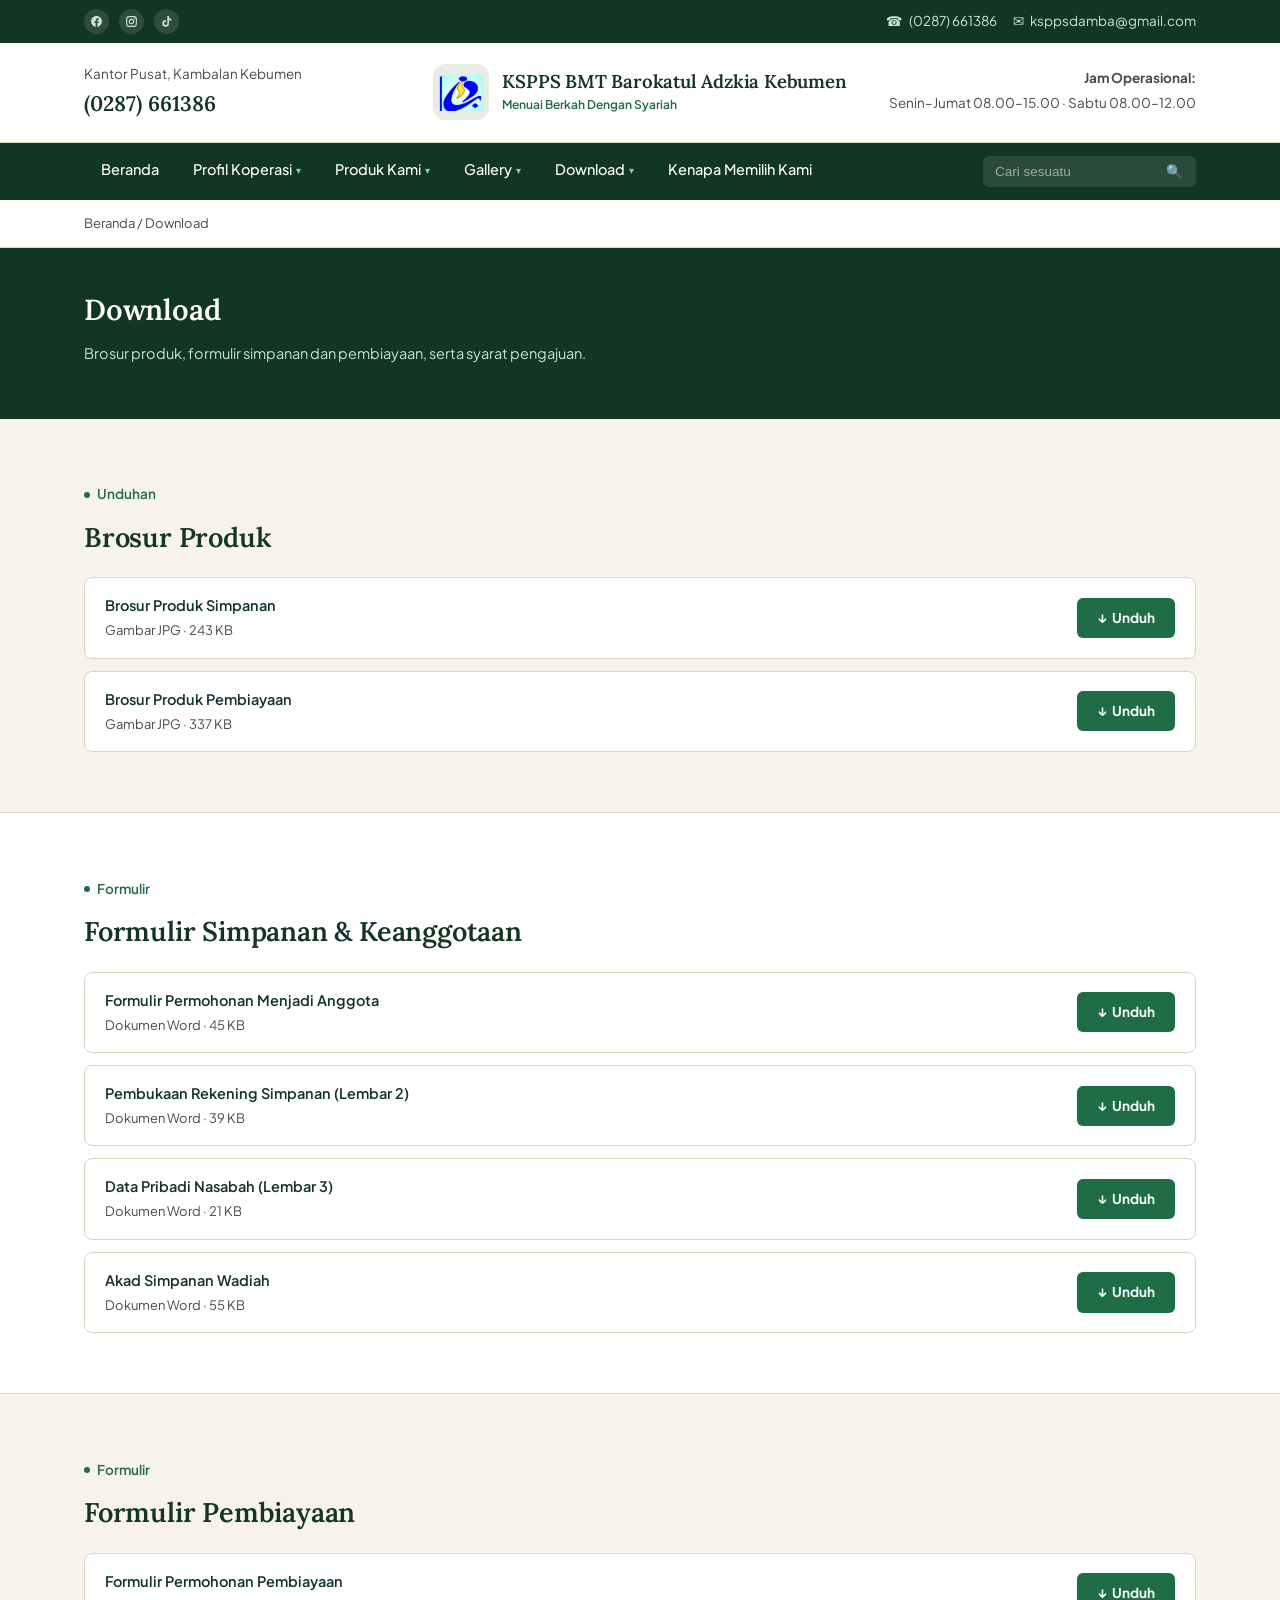
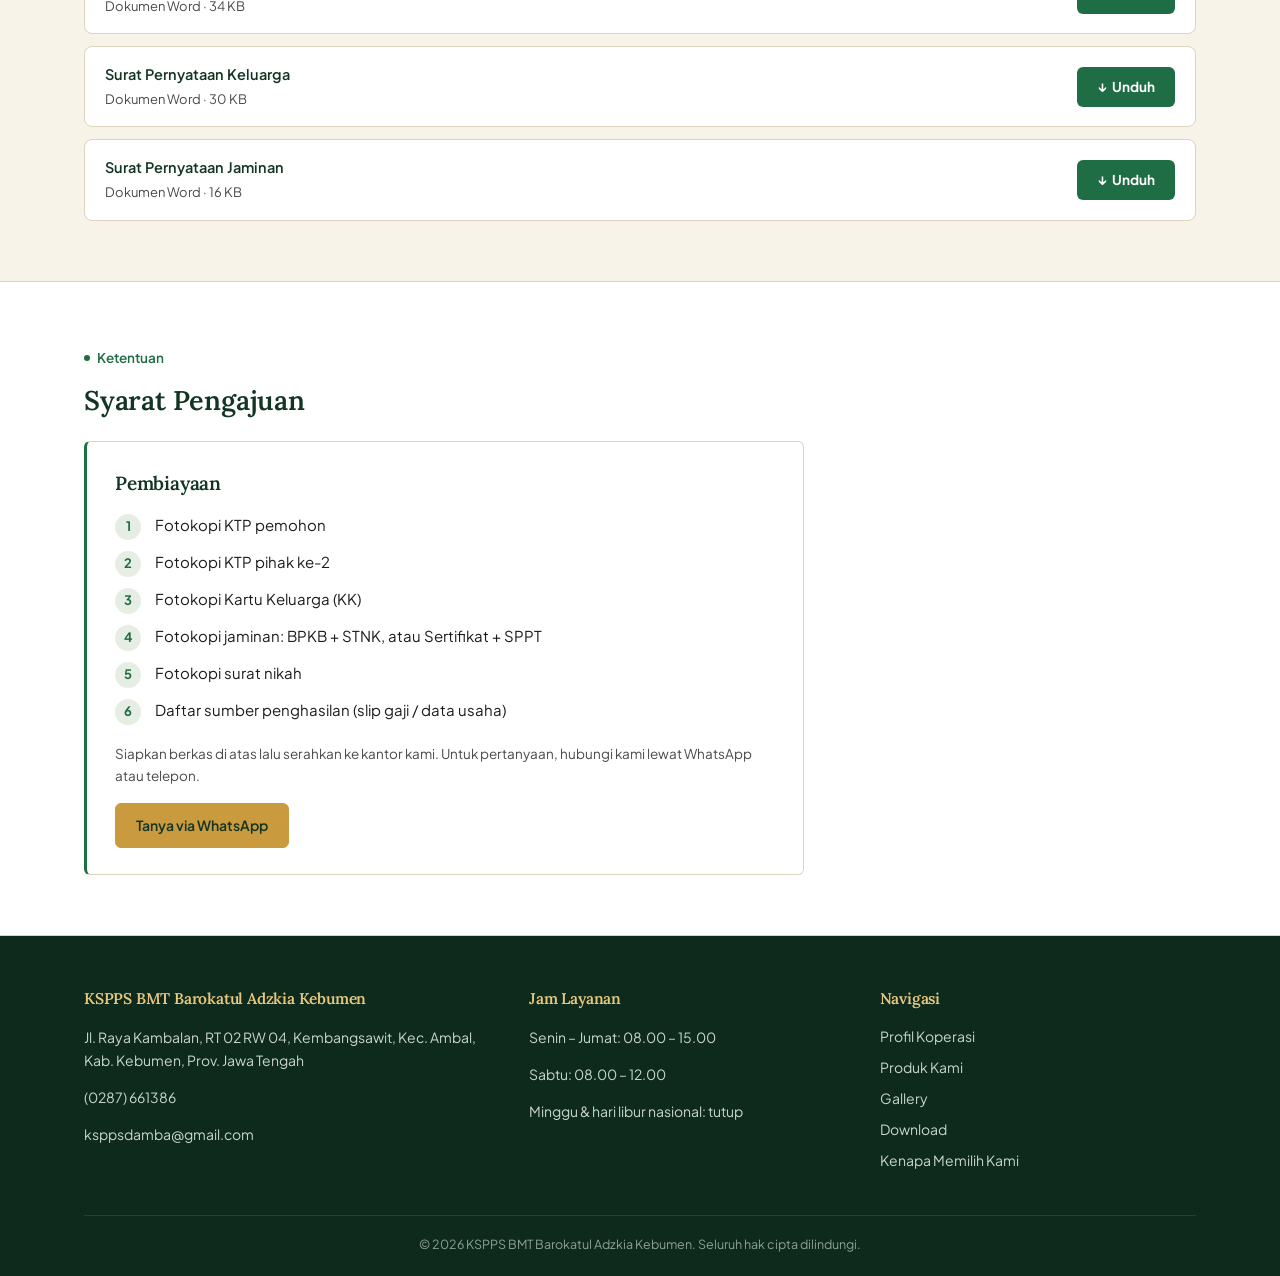
==== mobile-fix/download.html @ cbfe8898 "website bmt" ====
<!DOCTYPE html>
<html lang="id">
<head>
<meta charset="UTF-8">
<meta name="viewport" content="width=device-width, initial-scale=1.0">
<title>Download - KSPPS BMT Barokatul Adzkia</title>
<meta name="description" content="Unduh brosur, formulir, dan syarat pengajuan KSPPS BMT Barokatul Adzkia.">
<link rel="icon" type="image/png" href="assets/logo-icon.png">
<link rel="preconnect" href="https://fonts.googleapis.com">
<link rel="preconnect" href="https://fonts.gstatic.com" crossorigin>
<link href="https://fonts.googleapis.com/css2?family=Lora:ital,wght@0,500;0,600;0,700;1,500&family=Plus+Jakarta+Sans:wght@400;500;600;700&display=swap" rel="stylesheet">
<link rel="stylesheet" href="css/style.css">
</head>
<body>
<div class="page-loader" id="pageLoader"><div class="page-loader-spinner"></div></div>
<a class="skip-link" href="#main">Langsung ke konten utama</a>

<div class="topbar">
  <div class="wrap">
    <div class="topbar-left">
      <div class="social-icons">
        <a href="https://www.facebook.com/profile.php?id=61551480452807" title="Facebook" aria-label="Facebook" target="_blank" rel="noopener"><svg viewBox="0 0 24 24" width="13" height="13" fill="currentColor" aria-hidden="true"><path d="M22 12.06C22 6.53 17.52 2 12 2S2 6.53 2 12.06c0 5 3.66 9.13 8.44 9.94v-7.03H7.9v-2.91h2.54V9.85c0-2.51 1.49-3.9 3.77-3.9 1.09 0 2.23.2 2.23.2v2.46h-1.26c-1.24 0-1.63.77-1.63 1.56v1.87h2.78l-.44 2.91h-2.34V22c4.78-.81 8.44-4.94 8.44-9.94z"/></svg></a>
        <a href="https://www.instagram.com/barokatul_adzkia" title="Instagram" aria-label="Instagram" target="_blank" rel="noopener"><svg viewBox="0 0 24 24" width="13" height="13" fill="none" stroke="currentColor" stroke-width="2" aria-hidden="true"><rect x="3" y="3" width="18" height="18" rx="5"/><circle cx="12" cy="12" r="4"/><circle cx="17.3" cy="6.7" r="1.1" fill="currentColor" stroke="none"/></svg></a>
        <a href="https://www.tiktok.com/@baitul.maal.barok" title="TikTok" aria-label="TikTok" target="_blank" rel="noopener"><svg viewBox="0 0 24 24" width="13" height="13" fill="currentColor" aria-hidden="true"><path d="M16.5 2h-3v13.6a3 3 0 1 1-2.6-2.97V9.5a6.1 6.1 0 1 0 5.6 6.08V9.2a7.9 7.9 0 0 0 4.5 1.4V7.6a4.6 4.6 0 0 1-4.5-4.6z"/></svg></a>
      </div>
    </div>
    <div class="topbar-right">
      <div class="topbar-item">☎ <a href="tel:+62287661386">(0287) 661386</a></div>
      <div class="topbar-item">✉ <a href="mailto:ksppsdamba@gmail.com">ksppsdamba@gmail.com</a></div>
    </div>
  </div>
</div>

<header class="masthead">
  <div class="wrap">
    <div class="masthead-info">
      <div>Kantor Pusat, Kambalan Kebumen</div>
      <div class="phone-big">(0287) 661386</div>
    </div>
    <div class="brand">
      <div class="brand-mark"><img src="assets/logo-icon.png" alt="Logo BMT Barokatul Adzkia"></div>
      <div class="brand-text">
        <h1>KSPPS BMT Barokatul Adzkia Kebumen</h1>
        <p>Menuai Berkah Dengan Syariah</p>
      </div>
    </div>
    <div class="masthead-meta">
      <div><strong>Jam Operasional:</strong></div>
      <div>Senin–Jumat 08.00–15.00 &middot; Sabtu 08.00–12.00</div>
    </div>
  </div>
</header>

<nav class="mainnav">
  <div class="wrap">
  <div class="nav-inner">
    <button class="navbar-toggle" id="navToggle" aria-expanded="false" aria-controls="navList">☰</button>
    <ul class="nav-list" id="navList">
      <li><a href="index.html">Beranda</a></li>
      <li><a href="profil.html">Profil Koperasi <span class="chevron">▾</span></a>
        <ul class="submenu">
          <li><a href="tentang-kami.html">Tentang Kami</a></li>
          <li><a href="legalitas.html">Legalitas</a></li>
          <li><a href="visi-misi.html">Visi &amp; Misi</a></li>
          <li><a href="sejarah.html">Sejarah</a></li>
          <li><a href="kantor-cabang.html">Kantor Cabang <span class="subarrow">›</span></a>
            <ul class="submenu">
              <li><a href="kantor-cabang.html#tabel">Tabel Kantor Cabang</a></li>
              <li><a href="kantor-cabang.html#maps">Lokasi Kantor (Maps)</a></li>
            </ul>
          </li>
        </ul>
      </li>
      <li><a href="produk.html">Produk Kami <span class="chevron">▾</span></a>
        <ul class="submenu">
          <li><a href="produk.html#simpanan">Simpanan Anggota <span class="subarrow">›</span></a>
            <ul class="submenu">
              <li><a href="produk.html#si-rela">Si Rela (Simpanan Sukarela)</a></li>
              <li><a href="produk.html#si-pendi">Si Pendi (Simpanan Pendidikan)</a></li>
              <li><a href="produk.html#si-suqar">Si Suqar (Simpanan Qurban/Aqiqah)</a></li>
              <li><a href="produk.html#si-fitri">Si Fitri (Simpanan Idul Fitri)</a></li>
              <li><a href="produk.html#si-simka">Si Simka (Simpanan Mudharabah Berjangka)</a></li>
              <li><a href="produk.html#simpanan-haji">Simpanan Haji/Umroh</a></li>
            </ul>
          </li>
          <li><a href="produk.html#pembiayaan">Pembiayaan Anggota <span class="subarrow">›</span></a>
            <ul class="submenu">
              <li><a href="produk.html#modal-kerja">Pembiayaan Modal Kerja</a></li>
              <li><a href="produk.html#investasi">Pembiayaan Investasi</a></li>
              <li><a href="produk.html#konsumtif">Pembiayaan Konsumtif</a></li>
            </ul>
          </li>
          <li><a href="produk.html#keanggotaan">Keanggotaan</a></li>
        </ul>
      </li>
      <li><a href="gallery.html">Gallery <span class="chevron">▾</span></a>
        <ul class="submenu">
          <li><a href="gallery.html#foto">Foto Kegiatan</a></li>
          <li><a href="gallery.html#video">Video Dokumentasi</a></li>
        </ul>
      </li>
      <li><a href="download.html" class="current">Download <span class="chevron">▾</span></a>
        <ul class="submenu">
          <li><a href="download.html#brosur">Brosur &amp; Formulir</a></li>
          <li><a href="download.html#syarat">Syarat Pengajuan</a></li>
        </ul>
      </li>
      <li><a href="kenapa-kami.html">Kenapa Memilih Kami</a></li>
    </ul>
    <div class="nav-search">
      <input type="text" id="siteSearchInput" placeholder="Cari sesuatu">
      <button type="button" id="siteSearchBtn" aria-label="Cari">🔍</button>
    </div>
  </div>
  </div>
</nav>

<main id="main">

<div class="crumb"><div class="wrap"><a href="index.html">Beranda</a> / Download</div></div>
<div class="page-head">
  <div class="wrap">
    <h1>Download</h1>
    <p>Brosur produk, formulir simpanan dan pembiayaan, serta syarat pengajuan.</p>
  </div>
</div>
  <section id="brosur">
    <div class="wrap">
      <div class="section-head" style="margin-bottom:18px"><div class="kicker">Unduhan</div><h2>Brosur Produk</h2></div>
      <div class="dl-list">
        <div class="dl-item"><div><div class="dl-name">Brosur Produk Simpanan</div><div class="dl-desc">Gambar JPG &middot; 243 KB</div></div><a class="dl-btn" href="assets/download/brosur-simpanan.jpg" download>Unduh</a></div>
        <div class="dl-item"><div><div class="dl-name">Brosur Produk Pembiayaan</div><div class="dl-desc">Gambar JPG &middot; 337 KB</div></div><a class="dl-btn" href="assets/download/brosur-pembiayaan.jpg" download>Unduh</a></div>
      </div>
    </div>
  </section>
  <section class="alt-bg" id="form-simpanan">
    <div class="wrap">
      <div class="section-head" style="margin-bottom:18px"><div class="kicker">Formulir</div><h2>Formulir Simpanan &amp; Keanggotaan</h2></div>
      <div class="dl-list">
        <div class="dl-item"><div><div class="dl-name">Formulir Permohonan Menjadi Anggota</div><div class="dl-desc">Dokumen Word &middot; 45 KB</div></div><a class="dl-btn" href="assets/download/formulir-permohonan-simpanan.docx" download>Unduh</a></div>
        <div class="dl-item"><div><div class="dl-name">Pembukaan Rekening Simpanan (Lembar 2)</div><div class="dl-desc">Dokumen Word &middot; 39 KB</div></div><a class="dl-btn" href="assets/download/pembukaan-simpanan-lembar-2.docx" download>Unduh</a></div>
        <div class="dl-item"><div><div class="dl-name">Data Pribadi Nasabah (Lembar 3)</div><div class="dl-desc">Dokumen Word &middot; 21 KB</div></div><a class="dl-btn" href="assets/download/pembukaan-simpanan-lembar-3.docx" download>Unduh</a></div>
        <div class="dl-item"><div><div class="dl-name">Akad Simpanan Wadiah</div><div class="dl-desc">Dokumen Word &middot; 55 KB</div></div><a class="dl-btn" href="assets/download/akad-simpanan-wadiah.docx" download>Unduh</a></div>
      </div>
    </div>
  </section>
  <section id="form-pembiayaan">
    <div class="wrap">
      <div class="section-head" style="margin-bottom:18px"><div class="kicker">Formulir</div><h2>Formulir Pembiayaan</h2></div>
      <div class="dl-list">
        <div class="dl-item"><div><div class="dl-name">Formulir Permohonan Pembiayaan</div><div class="dl-desc">Dokumen Word &middot; 34 KB</div></div><a class="dl-btn" href="assets/download/formulir-pembiayaan.doc" download>Unduh</a></div>
        <div class="dl-item"><div><div class="dl-name">Surat Pernyataan Keluarga</div><div class="dl-desc">Dokumen Word &middot; 30 KB</div></div><a class="dl-btn" href="assets/download/surat-pernyataan-keluarga.doc" download>Unduh</a></div>
        <div class="dl-item"><div><div class="dl-name">Surat Pernyataan Jaminan</div><div class="dl-desc">Dokumen Word &middot; 16 KB</div></div><a class="dl-btn" href="assets/download/pernyataan-jaminan.docx" download>Unduh</a></div>
      </div>
    </div>
  </section>
  <section class="alt-bg" id="syarat">
    <div class="wrap">
      <div class="section-head" style="margin-bottom:18px"><div class="kicker">Ketentuan</div><h2>Syarat Pengajuan</h2></div>
      <div class="syarat-card">
        <h3>Pembiayaan</h3>
        <ol class="syarat-list">
          <li>Fotokopi KTP pemohon</li>
          <li>Fotokopi KTP pihak ke-2</li>
          <li>Fotokopi Kartu Keluarga (KK)</li>
          <li>Fotokopi jaminan: BPKB + STNK, atau Sertifikat + SPPT</li>
          <li>Fotokopi surat nikah</li>
          <li>Daftar sumber penghasilan (slip gaji / data usaha)</li>
        </ol>
        <p class="syarat-note">Siapkan berkas di atas lalu serahkan ke kantor kami. Untuk pertanyaan, hubungi kami lewat WhatsApp atau telepon.</p>
        <a class="cc-btn solid" href="https://wa.me/6285878755748" target="_blank" rel="noopener">Tanya via WhatsApp</a>
      </div>
    </div>
  </section>

</main>
<footer>
  <div class="wrap">
    <div class="footer-grid">
      <div>
        <h4>KSPPS BMT Barokatul Adzkia Kebumen</h4>
        <p>Jl. Raya Kambalan, RT 02 RW 04, Kembangsawit, Kec. Ambal, Kab. Kebumen, Prov. Jawa Tengah</p>
        <p><a href="tel:+62287661386">(0287) 661386</a></p>
        <p><a href="mailto:ksppsdamba@gmail.com">ksppsdamba@gmail.com</a></p>
      </div>
      <div>
        <h4>Jam Layanan</h4>
        <p>Senin – Jumat: 08.00 – 15.00</p>
        <p>Sabtu: 08.00 – 12.00</p>
        <p>Minggu &amp; hari libur nasional: tutup</p>
      </div>
      <div>
        <h4>Navigasi</h4>
        <a href="profil.html">Profil Koperasi</a>
        <a href="produk.html">Produk Kami</a>
        <a href="gallery.html">Gallery</a>
        <a href="download.html">Download</a>
        <a href="kenapa-kami.html">Kenapa Memilih Kami</a>
      </div>
    </div>
    <div class="footer-bottom">
      © <span id="year"></span> KSPPS BMT Barokatul Adzkia Kebumen. Seluruh hak cipta dilindungi.
    </div>
  </div>
</footer>

<script src="js/site.js"></script>
</body>
</html>
---- mobile-fix/css/style.css ----
/* ==========================================================================
   KSPPS BMT Barokatul Adzkia — sistem desain
   Warna diturunkan dari identitas logo asli: biru navy, merah bata, emas nyala.
   ========================================================================== */

:root{
  --navy:#123524;
  --blue:#1F6D45;
  --blue-soft:#E6EEE4;
  --red:#1F6D45;
  --red-soft:#E6EEE4;
  --gold:#C99A3E;
  --gold-soft:#FFF7E6;
  --paper:#F7F3E8;
  --card:#FFFFFF;
  --ink:#1C1C1C;
  --ink-soft:#4A4A4A;
  --line:#DCD4BF;
}
/* Catatan: mode gelap otomatis sengaja dimatikan. Nama BMT dan menu
   perlu selalu tampil di atas latar terang agar tetap terbaca,
   apa pun pengaturan gelap/terang di perangkat pengunjung. */

*{box-sizing:border-box}
html{scroll-behavior:smooth}
@media (prefers-reduced-motion: reduce){
  html{scroll-behavior:auto}
  *{animation:none!important;transition:none!important}
}
body{
  margin:0;background:var(--paper);color:var(--ink);
  font-family:'Plus Jakarta Sans',system-ui,sans-serif;line-height:1.65;
  -webkit-font-smoothing:antialiased;
}
h1,h2,h3,h4{font-family:'Lora',Georgia,serif;margin:0;color:var(--navy);font-weight:600;letter-spacing:-.2px}
a{color:inherit;text-decoration:none}
img{max-width:100%;display:block}
.wrap{max-width:1160px;margin:0 auto;padding:0 24px}
:focus-visible{outline:2.5px solid var(--gold);outline-offset:2px;border-radius:3px}

.skip-link{position:absolute;left:-9999px;top:0;background:var(--gold);color:var(--navy);padding:10px 16px;z-index:200;font-weight:700}
.skip-link:focus{left:16px;top:16px}

/* ---------- Page loader ---------- */
.page-loader{
  position:fixed;inset:0;z-index:999;background:var(--paper);
  display:flex;align-items:center;justify-content:center;
  transition:opacity .35s ease, visibility .35s ease;
}
.page-loader.is-hidden{opacity:0;visibility:hidden;pointer-events:none}
.page-loader-spinner{
  width:44px;height:44px;border-radius:50%;
  border:4px solid var(--blue-soft);border-top-color:var(--blue);
  animation:page-loader-spin .8s linear infinite;
}
@keyframes page-loader-spin{to{transform:rotate(360deg)}}
@media (prefers-reduced-motion: reduce){
  .page-loader-spinner{animation:none}
}

/* ---------- Topbar ---------- */
.topbar{background:var(--navy);color:#CFE3D8;font-size:13.5px}
.topbar .wrap{display:flex;justify-content:space-between;align-items:center;padding:9px 24px;flex-wrap:wrap;gap:10px}
.topbar a:hover,.topbar a:focus-visible{color:#fff}
.topbar-left,.topbar-right{display:flex;align-items:center;gap:16px;flex-wrap:wrap}
.social-icons{display:flex;gap:10px}
.social-icons a{width:25px;height:25px;border-radius:50%;background:rgba(255,255,255,.12);display:flex;align-items:center;justify-content:center}
.social-icons a:hover,.social-icons a:focus-visible{background:var(--gold);color:var(--navy)}
.topbar-item{display:flex;align-items:center;gap:6px}
.login-link{border-left:1px solid rgba(255,255,255,.25);padding-left:16px;font-weight:600;color:#E7C77E}

/* ---------- Masthead ---------- */
header.masthead{background:var(--card);border-bottom:1px solid var(--line)}
.masthead .wrap{display:grid;grid-template-columns:1fr auto 1fr;align-items:center;padding:20px 24px;gap:18px}
.masthead-info{font-size:13.5px;color:var(--ink-soft)}
.masthead-info .phone-big{font-family:'Lora',serif;font-size:21px;color:var(--navy);font-weight:600;margin-top:2px}
.brand{display:flex;align-items:center;gap:13px;justify-content:center}
.brand-mark{width:56px;height:56px;border-radius:12px;background:var(--blue-soft);display:flex;align-items:center;justify-content:center;flex-shrink:0;overflow:hidden;padding:6px}
.brand-mark img{width:100%;height:100%;object-fit:contain}
.brand-text h1{font-size:18.5px;line-height:1.25;white-space:nowrap}
.brand-text p{margin:2px 0 0;font-size:12px;color:var(--red);font-weight:600}
.masthead-meta{text-align:right;font-size:13.5px;color:var(--ink-soft)}
.masthead-meta div{margin-bottom:3px}
@media (max-width:860px){
  .masthead .wrap{grid-template-columns:1fr;text-align:center}
  .masthead-meta{text-align:center}
}

/* ---------- Nav ---------- */
nav.mainnav{background:var(--navy)}
.nav-inner{display:flex;align-items:center;justify-content:space-between}
.nav-list{list-style:none;display:flex;margin:0;padding:0;flex-wrap:wrap}
.nav-list>li{position:relative}
.nav-list>li>a{display:flex;align-items:center;gap:4px;padding:15px 17px;color:#fff;font-weight:500;font-size:14.5px;border-bottom:3px solid transparent}
.nav-list>li>a:hover,.nav-list>li>a:focus-visible{border-bottom-color:var(--gold)}
.chevron{font-size:10px;color:#9AC6AC}
.submenu{list-style:none;margin:0;padding:8px 0;position:absolute;top:100%;left:0;background:var(--card);min-width:230px;box-shadow:0 14px 28px rgba(0,0,0,.18);display:none;z-index:50;border-top:2px solid var(--gold)}
.nav-list>li:hover>.submenu,.nav-list>li:focus-within>.submenu{display:block}
.submenu li a{display:flex;align-items:center;justify-content:space-between;gap:10px;padding:9px 18px;color:var(--ink);font-size:13.5px}
.submenu li a:hover,.submenu li a:focus-visible{background:var(--blue-soft);color:var(--blue)}
.submenu li{position:relative}
.submenu .submenu{top:-10px;left:100%;margin-left:2px;border-top:none;border-left:2px solid var(--gold)}
.submenu li:hover>.submenu,.submenu li:focus-within>.submenu{display:block}
.subarrow{font-size:11px;color:#9AA79E;flex-shrink:0}
.navbar-toggle{display:none;background:none;border:none;color:#fff;font-size:24px;padding:13px 22px;cursor:pointer}
.nav-search{display:flex;align-items:center;background:rgba(255,255,255,.1);border-radius:6px;overflow:hidden;margin:9px 0}
.nav-search input{background:transparent;border:none;color:#fff;padding:8px 12px;font-size:13.5px;width:170px;outline:none}
.nav-search input::placeholder{color:rgba(255,255,255,.55)}
.nav-search button{background:none;border:none;color:#E7C77E;padding:0 13px;cursor:pointer}

@media (max-width:860px){
  .navbar-toggle{display:block}
  .nav-inner{flex-direction:column;align-items:stretch}
  .nav-list{display:none;flex-direction:column;width:100%}
  .nav-list.open{display:flex}
  .nav-list>li>a{border-bottom:1px solid rgba(255,255,255,.1)}
  .submenu{position:static;box-shadow:none;display:none;width:100%;border-top:none;border-left:2px solid var(--gold)}
  .nav-list>li.open>.submenu{display:block}
  .submenu .submenu{margin-left:0;padding-left:14px}
  .submenu li.open>.submenu{display:block}
  .submenu li a{background:rgba(255,255,255,.03)}
  .nav-search{margin:0 0 10px;width:100%;order:-1}
  .nav-search input{width:100%}
}

/* ---------- Breadcrumb ---------- */
.crumb{background:var(--card);border-bottom:1px solid var(--line);padding:13px 0;font-size:13px;color:var(--ink-soft)}
.crumb a:hover{color:var(--blue)}

/* ---------- Hero (beranda) ---------- */
.hero{position:relative;background:var(--navy) url("../assets/hero-bg.jpg") center/cover no-repeat;color:#fff;overflow:hidden}
.hero::before{
  content:"";position:absolute;inset:0;pointer-events:none;
  background:linear-gradient(100deg, rgba(18,53,36,.88) 0%, rgba(18,53,36,.72) 32%, rgba(18,53,36,.4) 60%, rgba(18,53,36,.5) 100%);
}
.hero .wrap{position:relative;z-index:1;padding:52px 24px;display:block}
.hero .wrap > div{max-width:640px}
.hero-eyebrow{display:inline-flex;align-items:center;gap:8px;font-size:13px;color:#E7C77E;font-weight:600;margin-bottom:14px}
.hero-eyebrow::before{content:"";width:7px;height:7px;border-radius:50%;background:var(--gold)}
.hero h2{color:#fff;font-size:clamp(25px,3.6vw,38px);line-height:1.28;margin-bottom:14px}
.hero p.lead{color:#CFE3D8;font-size:16px;max-width:48ch;margin-bottom:22px}
.hero .warn{color:#F3D9A0;font-size:13.5px;margin-bottom:0}
.hero-photo{position:relative;align-self:start;margin-top:34px}
.hero-photo img{width:100%;border-radius:14px}
.hero-slider{position:relative;height:170px;overflow:hidden;margin-top:26px;border-top:1px solid rgba(255,255,255,.14);padding-top:20px}
.hero-slide{position:absolute;inset:20px 0 0;opacity:0;transition:opacity .6s ease}
.hero-slide.active{opacity:1}
.hero-slide h3{color:var(--gold);font-family:'Lora',serif;font-size:18px;margin-bottom:6px;font-weight:600}
.hero-slide p{margin:0;color:#CFE3D8;font-size:14.5px;max-width:480px}

/* ---------- Pengurus band (Tentang Kami) ---------- */
.pengurus-band{position:relative;background:var(--navy);color:#fff;overflow:hidden;padding:52px 0}
.pengurus-band::before{
  content:"";position:absolute;inset:0;opacity:.14;pointer-events:none;
  background-image:url("data:image/svg+xml;utf8,<svg xmlns='http://www.w3.org/2000/svg' width='84' height='84'><path d='M42 4 L58 24 L80 30 L64 46 L70 68 L42 56 L14 68 L20 46 L4 30 L26 24 Z' fill='none' stroke='%23E7C77E' stroke-width='1'/></svg>");
  background-size:84px 84px;
}
.pengurus-band .wrap{position:relative;z-index:1}
.pengurus-band .section-head h2,.pengurus-band .section-head h3{color:#fff}
.pengurus-band .section-head p{color:#CFE3D8}
.pengurus-band .section-head .kicker{color:#E7C77E}
.pengurus-band .section-head .kicker::before{background:#E7C77E}
.pengurus-band img{width:100%;border-radius:14px;display:block;margin-top:24px}

/* ---------- Kartu penghargaan ---------- */
.award-grid{display:grid;grid-template-columns:repeat(3,1fr);gap:22px}
.award-card{display:block;background:var(--card);border:1px solid var(--line);border-radius:10px;overflow:hidden;transition:box-shadow .2s ease,transform .2s ease}
.award-card:hover,.award-card:focus-visible{box-shadow:0 10px 26px rgba(0,0,0,.12);transform:translateY(-2px)}
.award-card img{width:100%;aspect-ratio:4/3;object-fit:contain;background:var(--paper);border-bottom:1px solid var(--line)}
.award-body{padding:18px 20px 22px}
.award-year{display:inline-block;font-size:12.5px;font-weight:700;color:var(--red);margin-bottom:6px}
.award-body h3{font-size:16.5px;margin-bottom:7px;line-height:1.35}
.award-body p{font-size:14px;color:var(--ink-soft);margin:0}
@media (max-width:900px){.award-grid{grid-template-columns:1fr 1fr}}
@media (max-width:560px){.award-grid{grid-template-columns:1fr}}

/* ---------- Tokoh pendiri ---------- */
.founder-section{background:linear-gradient(135deg,#FBF8EF 0%,var(--blue-soft) 100%);border-top:1px solid var(--line);border-bottom:1px solid var(--line)}
.founder{display:grid;grid-template-columns:minmax(260px,340px) 1fr;gap:52px;align-items:center}
.founder-photo{width:100%;height:auto;aspect-ratio:5/6;object-fit:cover;object-position:50% 0;border-radius:16px;border:1px solid var(--line);background:#fff;box-shadow:0 14px 34px rgba(18,53,36,.14)}
.founder-badge{display:inline-block;background:var(--blue);color:#fff;font-size:14.5px;font-weight:600;padding:8px 24px;border-radius:12px;margin-bottom:16px}
.founder-name{font-size:clamp(28px,4.2vw,42px);line-height:1.18;color:var(--blue);margin-bottom:16px}
.founder-rule{display:flex;align-items:center;gap:10px;max-width:520px;margin-bottom:18px}
.founder-rule::before,.founder-rule::after{content:"";flex:1;height:1px;background:var(--gold)}
.founder-rule i{display:block;width:9px;height:9px;background:var(--gold);transform:rotate(45deg)}
.founder-desc{font-size:16px;color:var(--ink);max-width:56ch;margin:0 0 10px}
.founder-meta{font-size:13.5px;font-weight:600;color:var(--ink-soft);margin:0 0 20px}
.founder-quote{display:flex;gap:14px;align-items:flex-start;max-width:520px;margin:0;padding:16px 22px;background:var(--gold-soft);border:1px solid color-mix(in srgb,var(--gold) 45%,transparent);border-radius:14px}
.founder-quote .qm{font-family:'Lora',Georgia,serif;font-size:46px;line-height:.85;font-weight:700;color:var(--blue)}
.founder-quote p{margin:0;font-family:'Lora',Georgia,serif;font-style:italic;font-size:17px;line-height:1.5;color:var(--navy)}
@media (max-width:760px){
  .founder{grid-template-columns:1fr;gap:26px}
  .founder-photo{max-width:340px;margin:0 auto}
  .founder-text{text-align:left}
}

/* ---------- Trust strip ---------- */
.trust{background:var(--card);border-bottom:1px solid var(--line)}
.trust .wrap{display:flex;flex-wrap:wrap;gap:0;padding:0}
.trust-item{flex:1;min-width:200px;padding:20px 24px;border-right:1px solid var(--line)}
.trust-item:last-child{border-right:none}
.trust-item b{display:block;font-family:'Lora',serif;font-size:15.5px;color:var(--navy);margin-bottom:2px}
.trust-item span{font-size:12.5px;color:var(--ink-soft)}
@media (max-width:760px){
  .trust-item{border-right:none;border-bottom:1px solid var(--line)}
}

/* ---------- CTA strip (WA / call) ---------- */
.cc-strip{background:var(--blue);padding:34px 0}
.cc-strip .wrap{display:flex;align-items:center;justify-content:space-between;gap:20px;flex-wrap:wrap}
.cc-strip p{color:#DCEEE2;margin:0;font-size:15px;max-width:420px}
.cc-buttons{display:flex;flex-wrap:wrap;gap:12px}
.cc-btn{display:inline-flex;align-items:center;gap:8px;border:1.5px solid rgba(255,255,255,.55);color:#fff;padding:10px 20px;border-radius:6px;font-weight:600;font-size:14px;background:rgba(255,255,255,.06)}
.cc-btn:hover,.cc-btn:focus-visible{background:#fff;color:var(--blue);border-color:#fff}
.cc-btn.solid{background:var(--gold);border-color:var(--gold);color:var(--navy)}
.cc-btn.solid:hover,.cc-btn.solid:focus-visible{background:var(--gold-soft);border-color:var(--gold-soft);color:var(--navy)}

/* ---------- Generic sections ---------- */
section{padding:60px 0}
.section-head{max-width:640px;margin-bottom:34px}
.section-head .kicker{display:inline-flex;align-items:center;gap:7px;color:var(--red);font-weight:600;font-size:13.5px;margin-bottom:9px}
.section-head .kicker::before{content:"";width:6px;height:6px;border-radius:50%;background:var(--red)}
.section-head h2,.section-head h3{font-size:27px}
.section-head p{margin-top:11px;color:var(--ink-soft)}
.alt-bg{background:var(--card);border-top:1px solid var(--line);border-bottom:1px solid var(--line)}

/* Page header (halaman dalam) */
.page-head{background:var(--navy);color:#fff;padding:38px 0}
.page-head h1{color:#fff;font-size:clamp(22px,3vw,29px)}
.page-head p{color:#CFE3D8;margin-top:8px;max-width:60ch;font-size:14.5px}

/* Placeholder / info callouts — kejujuran data, bukan rekaan */
.info-note{
  background:var(--gold-soft);border:1px solid color-mix(in srgb,var(--gold) 45%,transparent);
  color:#6B4A12;padding:13px 17px;border-radius:8px;font-size:13.5px;margin-bottom:22px;display:flex;gap:10px;
}
.info-note b{white-space:nowrap}
.field-empty{color:var(--ink-soft);font-style:italic}

/* Visi Misi */
.vm-grid{display:grid;grid-template-columns:1fr 1fr;gap:34px}
.vm-card{border-left:3px solid var(--gold);padding-left:20px}
.vm-card h3{font-size:18px;margin-bottom:9px}
.vm-card p{color:var(--ink-soft)}
.vm-card ul{margin:0;padding-left:18px;color:var(--ink-soft)}
.vm-card li{margin-bottom:7px}
.motto-block{background:var(--navy);color:#fff;border-radius:12px;padding:28px 32px;margin-bottom:36px;text-align:center}
.motto-block span{display:block;font-size:12.5px;color:#E7C77E;font-weight:600;margin-bottom:6px}
.motto-block h2{color:#fff;font-size:24px;font-style:italic}
@media (max-width:760px){.vm-grid{grid-template-columns:1fr}}

/* Product tabs & cards */
.product-tabs{display:flex;gap:8px;margin-bottom:26px;flex-wrap:wrap;border-bottom:1px solid var(--line)}
.tab-btn{border:none;background:none;color:var(--ink-soft);padding:10px 4px;margin-right:22px;font-weight:600;font-size:14.5px;cursor:pointer;border-bottom:2.5px solid transparent}
.tab-btn.active{color:var(--navy);border-bottom-color:var(--red)}
.product-panel{display:none}
.product-panel.active{display:grid;grid-template-columns:repeat(3,1fr);gap:20px}
.product-card{background:var(--card);border:1px solid var(--line);border-left:3px solid var(--blue);border-radius:4px;padding:22px}
.product-panel#panel-pembiayaan .product-card{border-left-color:var(--red)}
.product-card h3{font-size:16.5px;margin-bottom:9px}
.product-card p{font-size:14px;color:var(--ink-soft);margin:0 0 6px}
.product-card ul{margin:8px 0 0;padding-left:18px;font-size:13.5px;color:var(--ink-soft)}
.product-card li{margin-bottom:4px}
@media (max-width:860px){.product-panel.active{grid-template-columns:1fr 1fr}}
@media (max-width:560px){.product-panel.active{grid-template-columns:1fr}}

/* About / sejarah grid */
.about-grid{display:grid;grid-template-columns:.9fr 1.1fr;gap:42px;align-items:start}
.about-figure{background:var(--blue-soft);border-radius:10px;padding:26px;border:1px solid var(--line)}
.about-figure h4{font-size:15.5px;margin-bottom:5px}
.about-figure p{font-size:13.5px;color:var(--ink-soft);margin:0 0 16px}
.about-figure p:last-child{margin-bottom:0}
@media (max-width:860px){.about-grid{grid-template-columns:1fr}}

/* Timeline (urutan asli — layak pakai marker) */
.timeline{border-left:2px solid var(--line);margin-left:6px;padding-left:26px}
.tl-item{position:relative;padding-bottom:28px}
.tl-item:last-child{padding-bottom:0}
.tl-item::before{content:"";position:absolute;left:-32px;top:4px;width:11px;height:11px;background:var(--gold);border-radius:50%;border:2px solid var(--paper)}
.tl-item b{display:block;color:var(--red);font-size:13px;margin-bottom:4px;font-weight:700}
.tl-item h3{font-size:16px;margin-bottom:5px}
.tl-item p{font-size:14px;color:var(--ink-soft);margin:0}

/* Why-us */
.why-grid{display:grid;grid-template-columns:repeat(3,1fr);gap:24px}
.why-card{border-top:3px solid var(--gold);padding-top:15px}
.why-card h3{font-size:16.5px;margin-bottom:7px}
.why-card p{font-size:14px;color:var(--ink-soft);margin:0}
@media (max-width:860px){.why-grid{grid-template-columns:1fr 1fr}}
@media (max-width:560px){.why-grid{grid-template-columns:1fr}}

/* Legal table */
.legal-table{width:100%;border-collapse:collapse;background:var(--card);border:1px solid var(--line)}
.legal-table th,.legal-table td{text-align:left;padding:13px 18px;font-size:14px;border-bottom:1px solid var(--line)}
.legal-table th{width:38%;color:var(--ink-soft);font-weight:600;background:var(--blue-soft)}
.legal-table tr:last-child th,.legal-table tr:last-child td{border-bottom:none}
.doc-grid{display:grid;grid-template-columns:repeat(3,1fr);gap:16px}
.doc-card{background:var(--card);border:1px dashed var(--line);border-radius:8px;padding:18px;text-align:center;font-size:13.5px;color:var(--ink-soft)}
.doc-card .doc-ico{font-size:26px;margin-bottom:8px;display:block}
@media (max-width:760px){.doc-grid{grid-template-columns:1fr 1fr}}
@media (max-width:480px){.doc-grid{grid-template-columns:1fr}}

/* Branch table */
.branch-table{width:100%;border-collapse:collapse;background:var(--card);border:1px solid var(--line);margin-bottom:36px}
.branch-table th,.branch-table td{text-align:left;padding:13px 16px;font-size:13.5px;border-bottom:1px solid var(--line);vertical-align:top}
.branch-table thead th{background:var(--navy);color:#fff;font-weight:600}
.branch-table td:first-child,.branch-table th:first-child{font-weight:700;color:var(--navy);white-space:nowrap}
.map-embed{border:1px solid var(--line);border-radius:10px;overflow:hidden;background:var(--card)}
.map-embed iframe{width:100%;height:340px;border:0;display:block}

/* Gallery */
.gal-grid{display:grid;grid-template-columns:repeat(3,1fr);gap:16px}
.gal-item{aspect-ratio:4/3;background:var(--blue-soft);border:1px dashed var(--line);border-radius:8px;display:flex;align-items:center;justify-content:center;color:var(--ink-soft);font-size:13px;text-align:center;padding:14px}
@media (max-width:760px){.gal-grid{grid-template-columns:1fr 1fr}}
@media (max-width:480px){.gal-grid{grid-template-columns:1fr}}

/* Download list */
.dl-list{display:grid;gap:12px}
.dl-item{display:flex;align-items:center;justify-content:space-between;gap:14px;background:var(--card);border:1px solid var(--line);border-radius:8px;padding:16px 20px}
.dl-item .dl-name{font-weight:600;font-size:14.5px;color:var(--navy)}
.dl-item .dl-desc{font-size:13px;color:var(--ink-soft);margin-top:2px}
.dl-btn{font-size:13.5px;font-weight:700;color:var(--blue);white-space:nowrap}
a.dl-btn{display:inline-flex;align-items:center;gap:6px;background:var(--blue);color:#fff;padding:9px 20px;border-radius:6px}
a.dl-btn::before{content:"\2193";font-weight:700}
a.dl-btn:hover,a.dl-btn:focus-visible{background:var(--navy);text-decoration:none}
.dl-btn.dl-off{color:var(--ink-soft);font-weight:600;font-style:italic}
@media (max-width:480px){.dl-item{flex-direction:column;align-items:flex-start}}

/* Syarat pengajuan */
.syarat-card{background:var(--card);border:1px solid var(--line);border-left:3px solid var(--blue);border-radius:6px;padding:26px 28px;max-width:720px}
.syarat-card h3{font-size:19px;margin-bottom:14px}
.syarat-list{list-style:none;counter-reset:syarat;margin:0 0 18px;padding:0;display:grid;gap:10px}
.syarat-list li{counter-increment:syarat;display:flex;gap:14px;align-items:flex-start;font-size:15px;color:var(--ink)}
.syarat-list li::before{content:counter(syarat);flex-shrink:0;width:26px;height:26px;border-radius:50%;background:var(--blue-soft);color:var(--blue);font-weight:700;font-size:13px;display:flex;align-items:center;justify-content:center;margin-top:1px}
.syarat-note{font-size:13.5px;color:var(--ink-soft);margin:0 0 16px}
.syarat-card .cc-btn{color:var(--navy)}

/* Profile hub cards */
.hub-grid{display:grid;grid-template-columns:repeat(2,1fr);gap:20px}
.hub-card{background:var(--card);border:1px solid var(--line);border-radius:8px;padding:24px}
.hub-card .kicker{display:inline-flex;align-items:center;gap:7px;color:var(--red);font-weight:600;font-size:12.5px;margin-bottom:8px}
.hub-card .kicker::before{content:"";width:6px;height:6px;border-radius:50%;background:var(--red)}
.hub-card h3{font-size:17px;margin-bottom:8px}
.hub-card p{font-size:14px;color:var(--ink-soft);margin:0 0 14px}
.hub-card a.more{font-size:13.5px;font-weight:700;color:var(--blue)}
.hub-card a.more:hover{text-decoration:underline}
@media (max-width:700px){.hub-grid{grid-template-columns:1fr}}

/* CTA band */
.cta-band{background:var(--navy);color:#fff}
.cta-band .wrap{display:flex;justify-content:space-between;align-items:center;flex-wrap:wrap;gap:20px}
.cta-band h3{color:#fff;font-size:23px;max-width:480px}
.cta-band p{color:#CFE3D8;margin-top:7px;font-size:14px}

/* Footer */
footer{background:#0D2A1D;color:#C9D6CC;padding:50px 0 22px;font-size:14px}
.footer-grid{display:grid;grid-template-columns:1.3fr 1fr 1fr;gap:34px;margin-bottom:34px}
.footer-grid h4{color:#E7C77E;font-size:15.5px;margin-bottom:13px;font-family:'Lora',serif}
.footer-grid p,.footer-grid a{color:#C9D6CC;display:block;margin-bottom:8px}
.footer-grid a:hover,.footer-grid a:focus-visible{color:#E7C77E}
.footer-bottom{border-top:1px solid rgba(255,255,255,.1);padding-top:18px;text-align:center;font-size:12.5px;color:#8FA192}
@media (max-width:760px){.footer-grid{grid-template-columns:1fr}}

@media (max-width:920px){
  .hero .wrap{grid-template-columns:1fr}
  .hero-photo{order:-1}
}
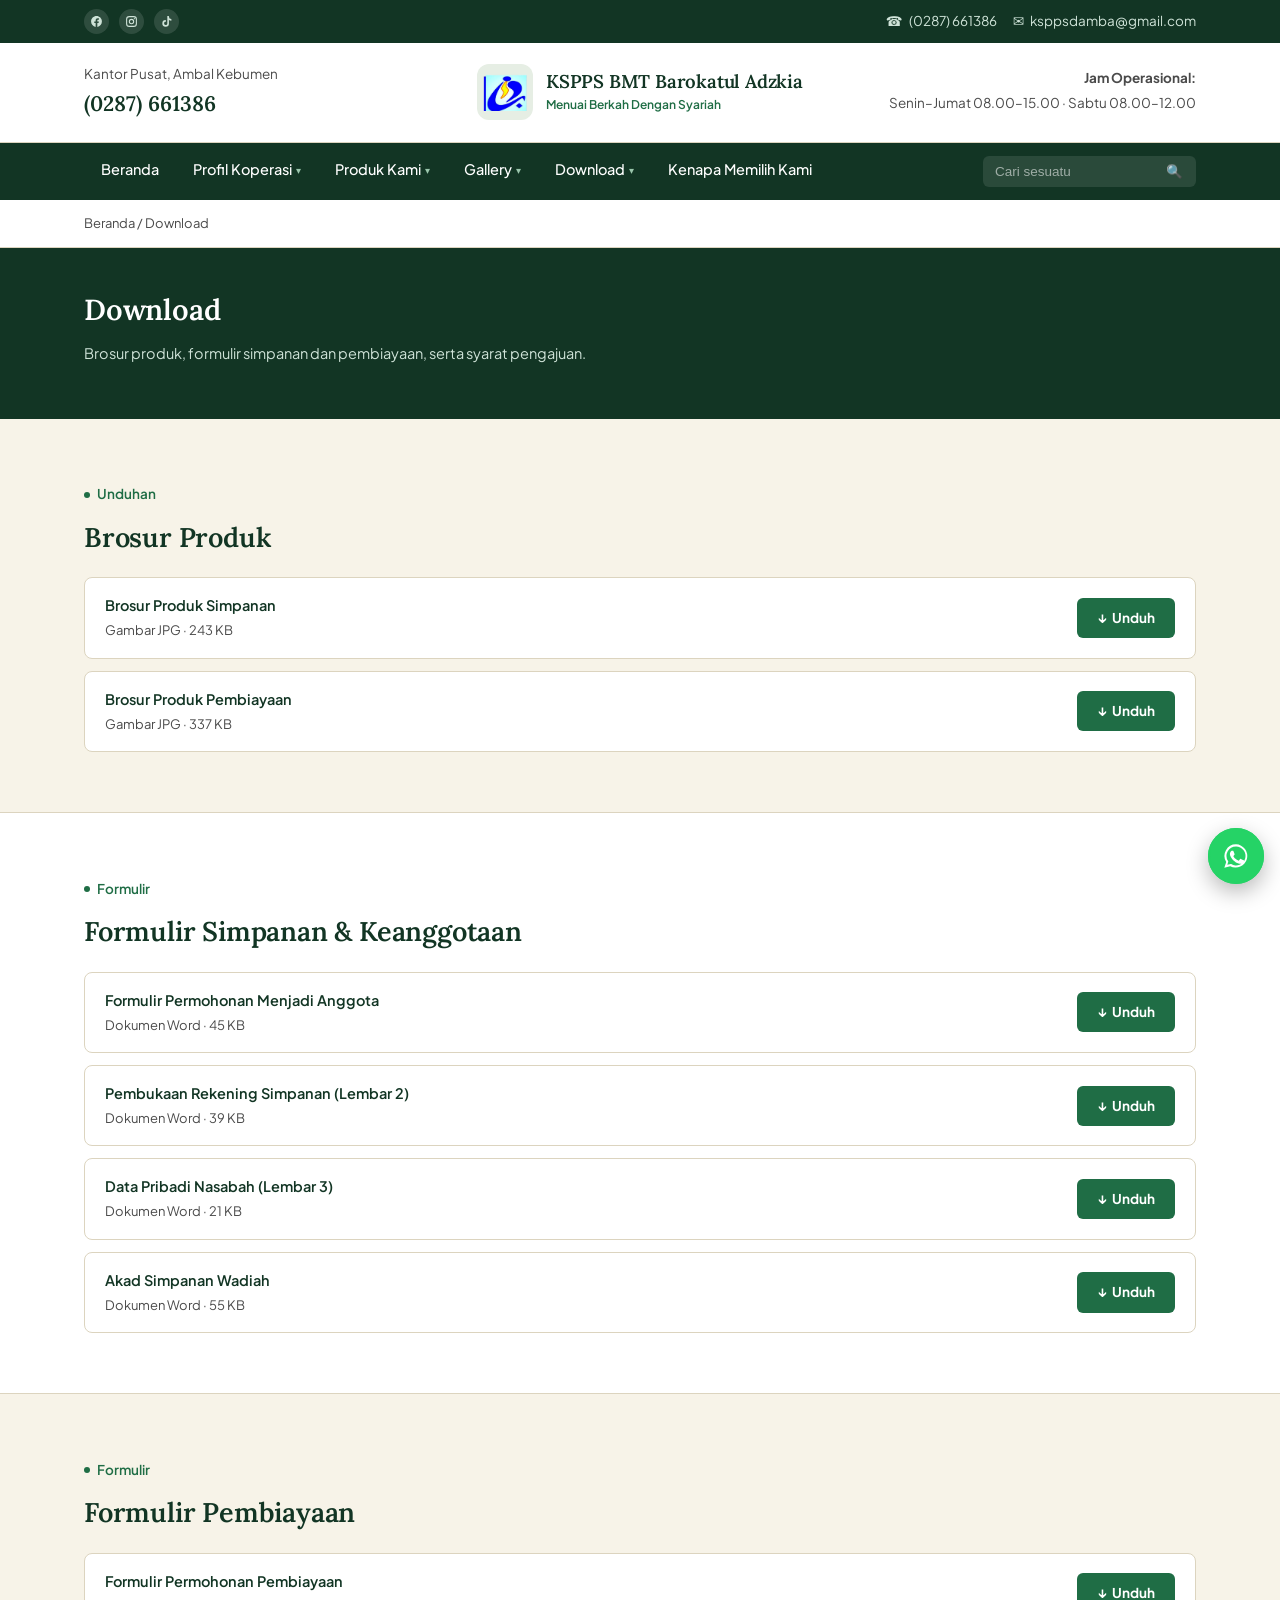
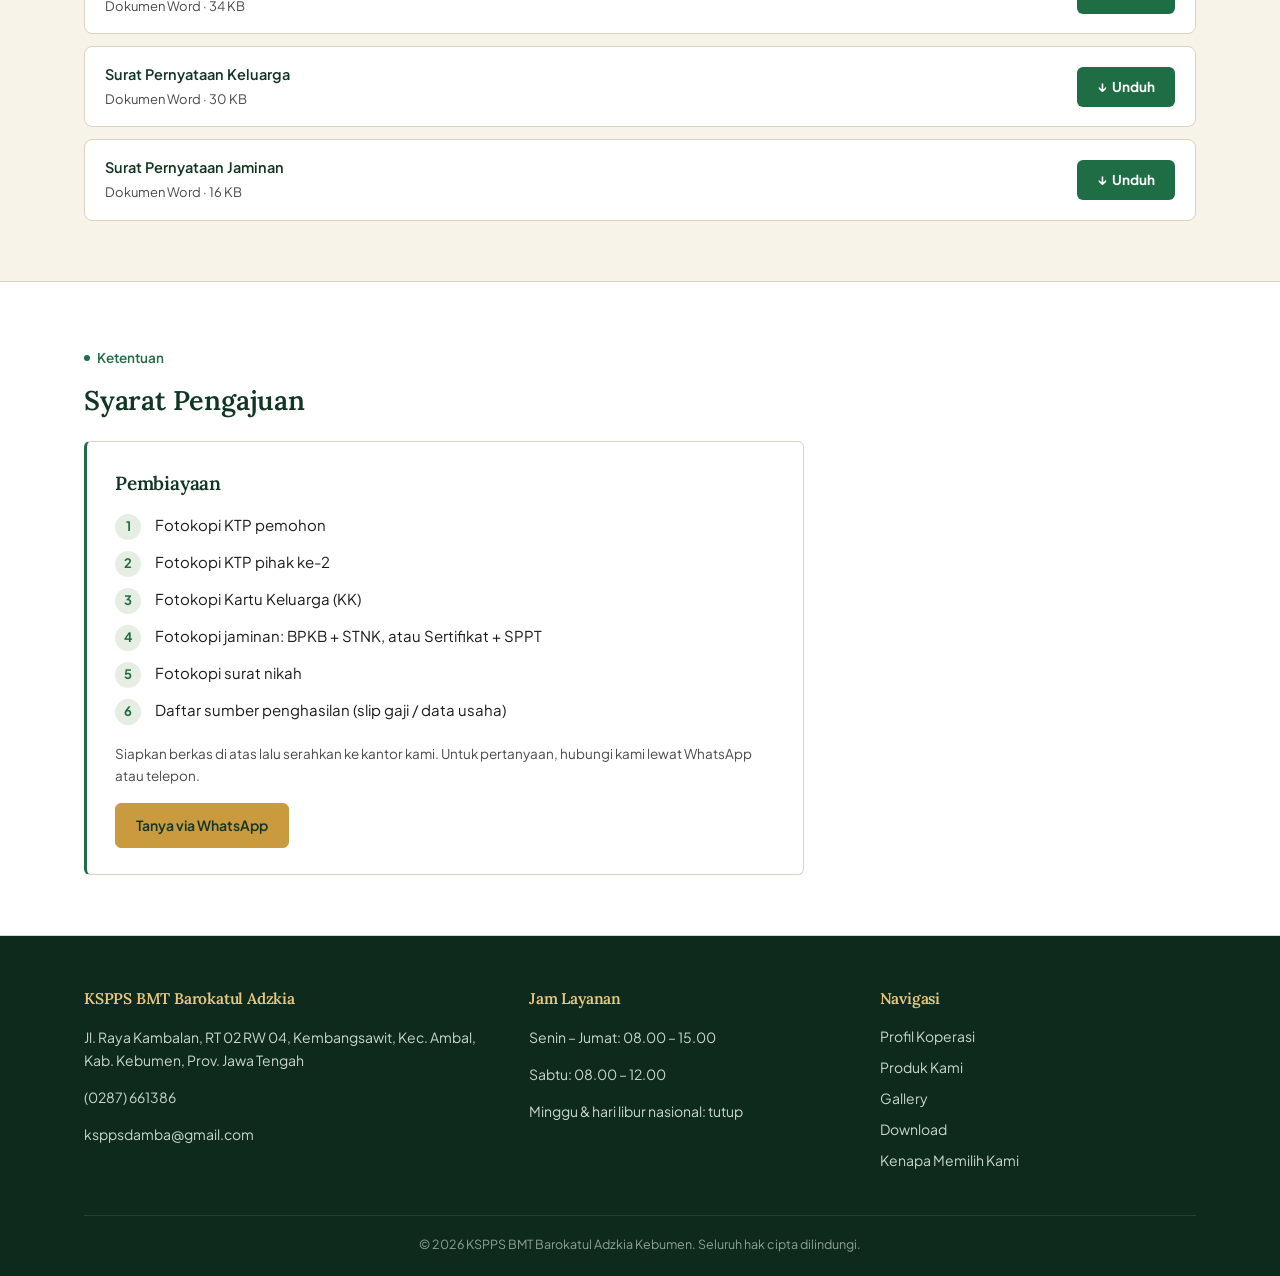
==== commit 6a3522d3: "Update data legalitas, kantor kas 3, dan nomor kontak" ====
--- a/mobile-fix/download.html
+++ b/mobile-fix/download.html
@@ -34,13 +34,13 @@
 <header class="masthead">
   <div class="wrap">
     <div class="masthead-info">
-      <div>Kantor Pusat, Kambalan Kebumen</div>
+      <div>Kantor Pusat, Ambal Kebumen</div>
       <div class="phone-big">(0287) 661386</div>
     </div>
     <div class="brand">
       <div class="brand-mark"><img src="assets/logo-icon.png" alt="Logo BMT Barokatul Adzkia"></div>
       <div class="brand-text">
-        <h1>KSPPS BMT Barokatul Adzkia Kebumen</h1>
+        <h1>KSPPS BMT Barokatul Adzkia</h1>
         <p>Menuai Berkah Dengan Syariah</p>
       </div>
     </div>
@@ -54,6 +54,7 @@
 <nav class="mainnav">
   <div class="wrap">
   <div class="nav-inner">
+    <a class="nav-brand" href="index.html"><img src="assets/logo-icon.png" alt=""><span>KSPPS BMT Barokatul Adzkia</span></a>
     <button class="navbar-toggle" id="navToggle" aria-expanded="false" aria-controls="navList">☰</button>
     <ul class="nav-list" id="navList">
       <li><a href="index.html">Beranda</a></li>
@@ -77,7 +78,7 @@
             <ul class="submenu">
               <li><a href="produk.html#si-rela">Si Rela (Simpanan Sukarela)</a></li>
               <li><a href="produk.html#si-pendi">Si Pendi (Simpanan Pendidikan)</a></li>
-              <li><a href="produk.html#si-suqar">Si Suqar (Simpanan Qurban/Aqiqah)</a></li>
+              <li><a href="produk.html#si-suqur">Si Suqur (Simpanan Qurban/Aqiqah)</a></li>
               <li><a href="produk.html#si-fitri">Si Fitri (Simpanan Idul Fitri)</a></li>
               <li><a href="produk.html#si-simka">Si Simka (Simpanan Mudharabah Berjangka)</a></li>
               <li><a href="produk.html#simpanan-haji">Simpanan Haji/Umroh</a></li>
@@ -168,7 +169,7 @@
           <li>Daftar sumber penghasilan (slip gaji / data usaha)</li>
         </ol>
         <p class="syarat-note">Siapkan berkas di atas lalu serahkan ke kantor kami. Untuk pertanyaan, hubungi kami lewat WhatsApp atau telepon.</p>
-        <a class="cc-btn solid" href="https://wa.me/6285878755748" target="_blank" rel="noopener">Tanya via WhatsApp</a>
+        <a class="cc-btn solid" href="https://wa.me/6285199603106" target="_blank" rel="noopener">Tanya via WhatsApp</a>
       </div>
     </div>
   </section>
@@ -178,7 +179,7 @@
   <div class="wrap">
     <div class="footer-grid">
       <div>
-        <h4>KSPPS BMT Barokatul Adzkia Kebumen</h4>
+        <h4>KSPPS BMT Barokatul Adzkia</h4>
         <p>Jl. Raya Kambalan, RT 02 RW 04, Kembangsawit, Kec. Ambal, Kab. Kebumen, Prov. Jawa Tengah</p>
         <p><a href="tel:+62287661386">(0287) 661386</a></p>
         <p><a href="mailto:ksppsdamba@gmail.com">ksppsdamba@gmail.com</a></p>
@@ -204,6 +205,7 @@
   </div>
 </footer>
 
+<a class="wa-float" href="https://wa.me/6285878755748" target="_blank" rel="noopener" aria-label="Chat WhatsApp"><svg viewBox="0 0 24 24" width="28" height="28" fill="currentColor" aria-hidden="true"><path d="M12.04 2a9.9 9.9 0 0 0-8.43 15.1L2 22l5.05-1.32A9.93 9.93 0 1 0 12.04 2zm0 1.8a8.13 8.13 0 1 1-4.15 15.14l-.3-.18-3 .78.8-2.92-.2-.3A8.13 8.13 0 0 1 12.04 3.8zM8.6 7.5c-.2 0-.52.07-.8.37-.27.3-1.04 1.02-1.04 2.48s1.07 2.88 1.22 3.08c.15.2 2.06 3.3 5.1 4.5 2.52 1 3.03.8 3.57.75.55-.05 1.76-.72 2-1.42.25-.7.25-1.3.17-1.42-.07-.12-.27-.2-.57-.35s-1.76-.87-2.03-.97c-.27-.1-.47-.15-.67.15-.2.3-.77.97-.94 1.17-.17.2-.35.22-.65.07-.3-.15-1.26-.46-2.4-1.48-.89-.79-1.49-1.77-1.66-2.07-.17-.3-.02-.46.13-.6.13-.14.3-.35.45-.52.15-.18.2-.3.3-.5.1-.2.05-.37-.02-.52-.08-.15-.67-1.62-.92-2.22-.24-.58-.49-.5-.67-.51h-.57z"/></svg></a>
 <script src="js/site.js"></script>
 </body>
 </html>
--- a/mobile-fix/css/style.css
+++ b/mobile-fix/css/style.css
@@ -364,4 +364,62 @@
 @media (max-width:920px){
   .hero .wrap{grid-template-columns:1fr}
   .hero-photo{order:-1}
+}
+/* ---------- Tampilan dinamis (HP) ---------- */
+.nav-brand{display:none}
+.wa-float{position:fixed;right:16px;bottom:16px;z-index:70;width:56px;height:56px;border-radius:50%;background:#25D366;color:#fff;display:flex;align-items:center;justify-content:center;box-shadow:0 8px 22px rgba(0,0,0,.28);transition:transform .2s}
+.wa-float:hover,.wa-float:focus-visible{transform:scale(1.07)}
+.wa-float::after{content:"";position:absolute;inset:0;border-radius:50%;border:2px solid #25D366;animation:waPulse 2.4s ease-out infinite}
+@keyframes waPulse{0%{transform:scale(1);opacity:.7}100%{transform:scale(1.55);opacity:0}}
+
+/* Muncul halus saat digulir (kelas .reveal dipasang oleh JS) */
+.reveal{opacity:0;transform:translateY(20px);transition:opacity .55s ease,transform .55s ease;transition-delay:var(--d,0ms)}
+.reveal.in{opacity:1;transform:none}
+
+/* Umpan balik saat disentuh */
+@media (hover:none){
+  a,button{-webkit-tap-highlight-color:rgba(184,134,11,.18)}
+  .cc-btn:active,.dl-btn:active{transform:scale(.97)}
+  .product-card:active,.why-card:active,.hub-card:active,.award-card:active{transform:scale(.985)}
+}
+
+@media (max-width:860px){
+  html{scroll-padding-top:68px}
+  header.masthead{display:none}
+  .topbar .wrap{padding:7px 16px;gap:8px;flex-wrap:nowrap}
+  .topbar-left,.topbar-right{gap:12px;flex-wrap:nowrap}
+  .topbar-right .topbar-item:nth-child(2){display:none}
+  .social-icons{gap:9px}
+  .social-icons a{width:30px;height:30px}
+  nav.mainnav{position:sticky;top:0;z-index:60;box-shadow:0 4px 16px rgba(0,0,0,.22)}
+  .nav-inner{display:grid;grid-template-columns:1fr auto;align-items:center}
+  .nav-brand{display:flex;align-items:center;gap:10px;padding:8px 0 8px 16px;color:#fff;font-family:'Lora',serif;font-weight:600;font-size:15.5px;line-height:1.2;min-width:0}
+  .nav-brand img{width:38px;height:38px;border-radius:9px;background:#fff;padding:4px;object-fit:contain;flex-shrink:0}
+  .navbar-toggle{padding:10px 18px;font-size:26px;line-height:1}
+  .nav-search,.nav-list{grid-column:1/-1}
+  .nav-brand{order:1}
+  .navbar-toggle{order:1}
+  .nav-search{order:2}
+  .nav-list{order:3}
+  .nav-search{display:none;margin:0 14px 10px;width:auto}
+  nav.menu-open .nav-search{display:flex}
+  .nav-list{max-height:calc(100vh - 120px);max-height:calc(100dvh - 120px);overflow-y:auto}
+  .nav-list>li>a{padding:14px 18px;font-size:15.5px}
+  .submenu li a{padding:12px 18px;font-size:14.5px}
+  .cc-buttons{flex-direction:column}
+  .cc-buttons .cc-btn{justify-content:center;padding:13px 20px;font-size:15px}
+  .wa-float{right:14px;bottom:14px}
+}
+
+/* ---------- Tabel kantor di HP: tampil sebagai kartu ---------- */
+@media (max-width:700px){
+  .branch-table,.branch-table tbody{display:block;background:none;border:none}
+  .branch-table thead{display:none}
+  .branch-table tr{display:block;background:var(--card);border:1px solid var(--line);border-left:4px solid var(--gold);border-radius:12px;margin-bottom:14px;overflow:hidden;box-shadow:0 2px 10px rgba(22,52,36,.06)}
+  .branch-table td{display:block;padding:12px 16px;border-bottom:none;font-size:14.5px;line-height:1.55;color:var(--ink)}
+  .branch-table td:first-child{white-space:normal;background:var(--blue-soft);font-family:'Lora',serif;font-size:17px;padding:12px 16px}
+  .branch-table td:not(:first-child){border-top:1px solid var(--line)}
+  .branch-table td:not(:first-child)::before{display:block;font-size:11px;letter-spacing:.08em;text-transform:uppercase;font-weight:700;color:var(--ink-soft);margin-bottom:3px}
+  .branch-table td:nth-child(2)::before{content:"Alamat"}
+  .branch-table td:nth-child(3)::before{content:"Kontak & jam operasional"}
 }
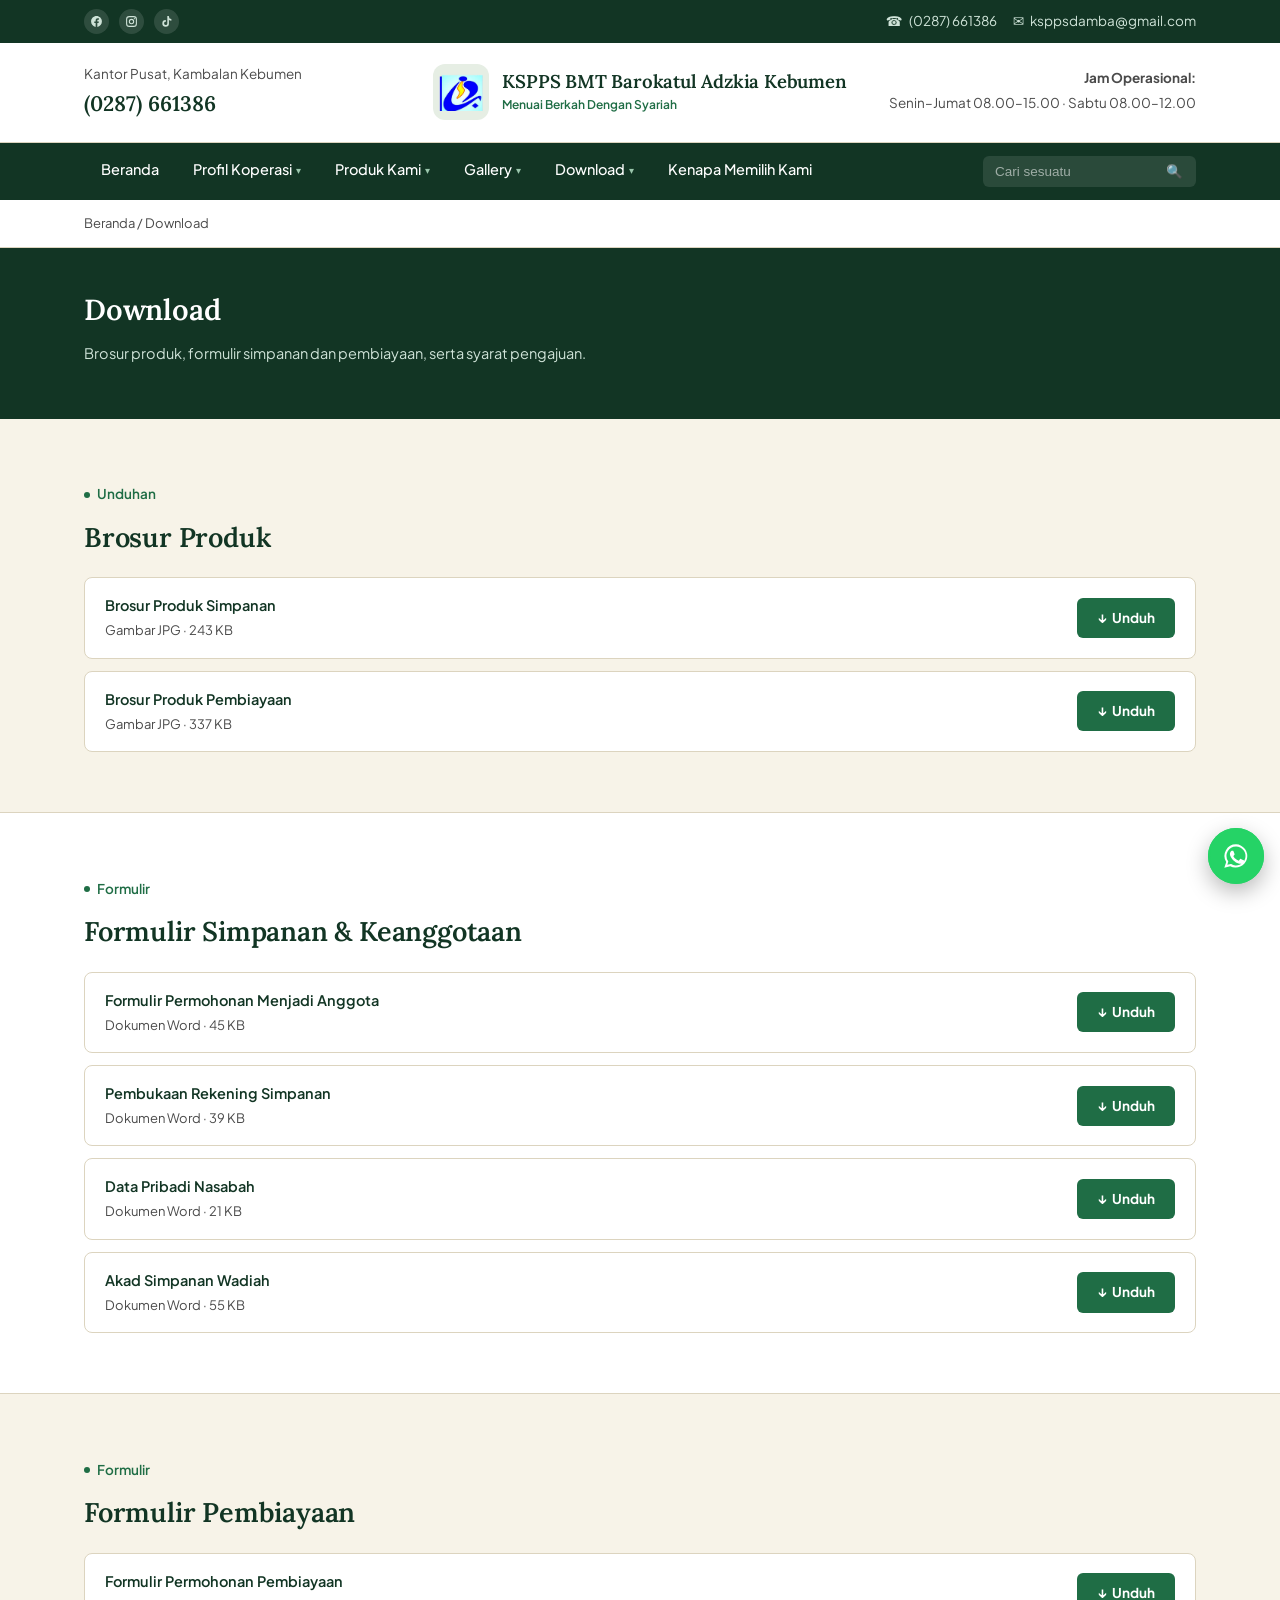
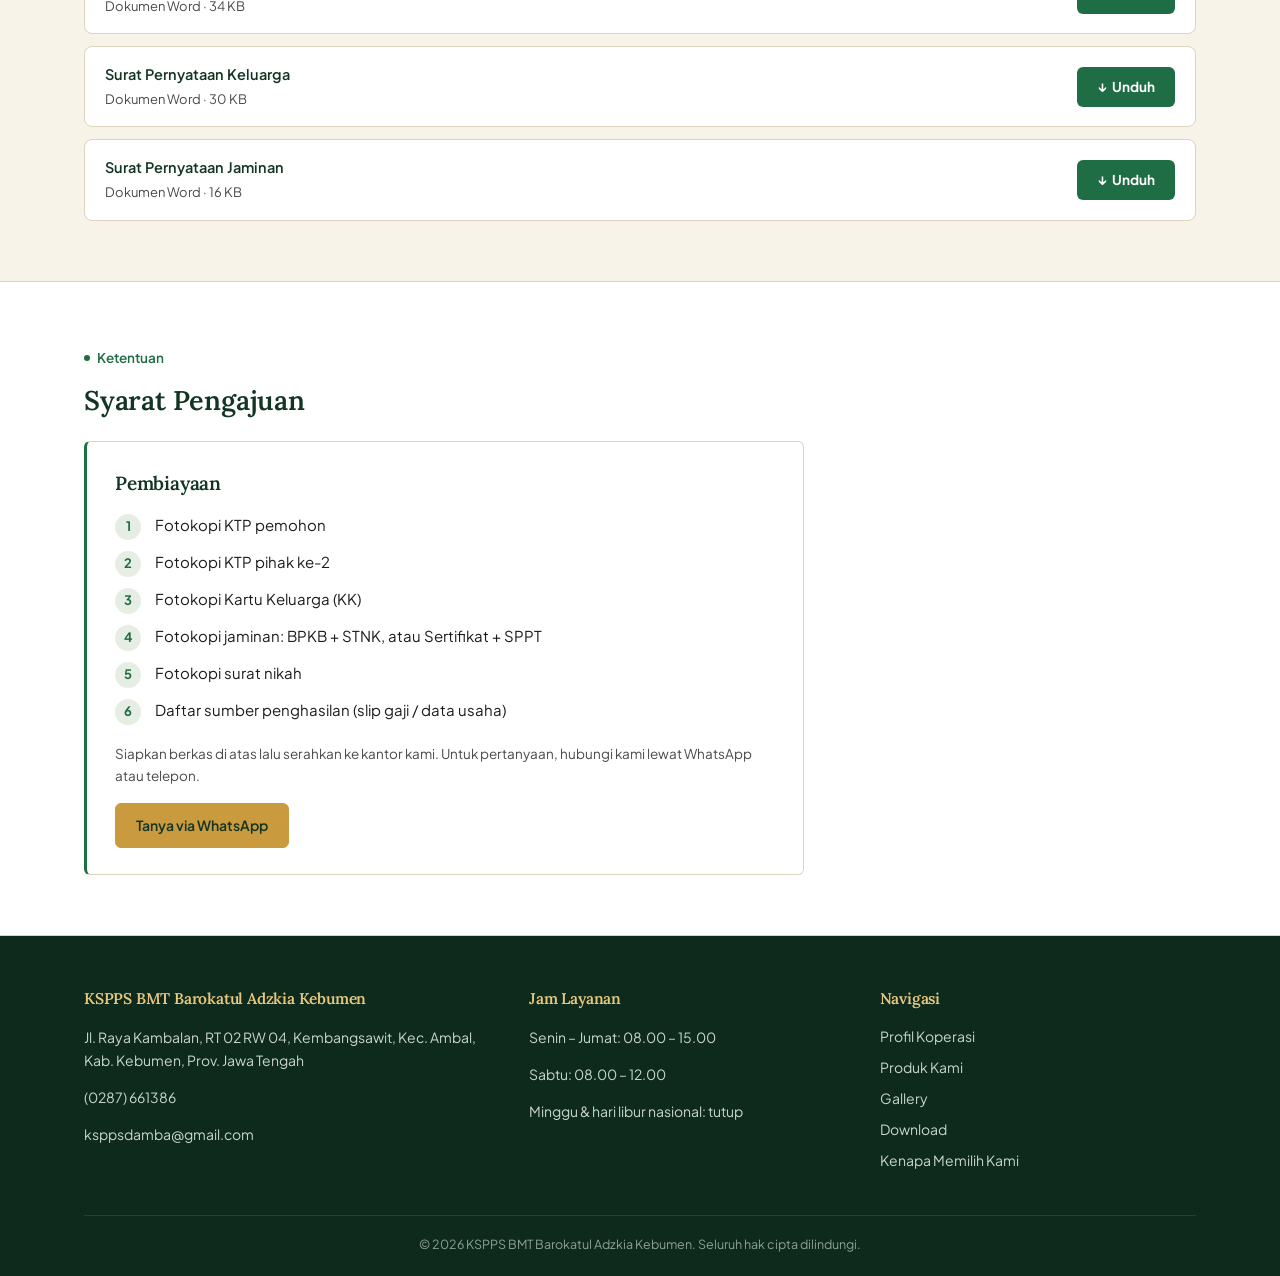
==== commit 0f7178ee: "Ubah teks beranda" ====
--- a/mobile-fix/download.html
+++ b/mobile-fix/download.html
@@ -3,7 +3,7 @@
 <head>
 <meta charset="UTF-8">
 <meta name="viewport" content="width=device-width, initial-scale=1.0">
-<title>Download - KSPPS BMT Barokatul Adzkia</title>
+<title>Download - KSPPS BMT Barokatul Adzkia Kebumen</title>
 <meta name="description" content="Unduh brosur, formulir, dan syarat pengajuan KSPPS BMT Barokatul Adzkia.">
 <link rel="icon" type="image/png" href="assets/logo-icon.png">
 <link rel="preconnect" href="https://fonts.googleapis.com">
@@ -34,13 +34,13 @@
 <header class="masthead">
   <div class="wrap">
     <div class="masthead-info">
-      <div>Kantor Pusat, Ambal Kebumen</div>
+      <div>Kantor Pusat, Kambalan Kebumen</div>
       <div class="phone-big">(0287) 661386</div>
     </div>
     <div class="brand">
       <div class="brand-mark"><img src="assets/logo-icon.png" alt="Logo BMT Barokatul Adzkia"></div>
       <div class="brand-text">
-        <h1>KSPPS BMT Barokatul Adzkia</h1>
+        <h1>KSPPS BMT Barokatul Adzkia Kebumen</h1>
         <p>Menuai Berkah Dengan Syariah</p>
       </div>
     </div>
@@ -139,8 +139,8 @@
       <div class="section-head" style="margin-bottom:18px"><div class="kicker">Formulir</div><h2>Formulir Simpanan &amp; Keanggotaan</h2></div>
       <div class="dl-list">
         <div class="dl-item"><div><div class="dl-name">Formulir Permohonan Menjadi Anggota</div><div class="dl-desc">Dokumen Word &middot; 45 KB</div></div><a class="dl-btn" href="assets/download/formulir-permohonan-simpanan.docx" download>Unduh</a></div>
-        <div class="dl-item"><div><div class="dl-name">Pembukaan Rekening Simpanan (Lembar 2)</div><div class="dl-desc">Dokumen Word &middot; 39 KB</div></div><a class="dl-btn" href="assets/download/pembukaan-simpanan-lembar-2.docx" download>Unduh</a></div>
-        <div class="dl-item"><div><div class="dl-name">Data Pribadi Nasabah (Lembar 3)</div><div class="dl-desc">Dokumen Word &middot; 21 KB</div></div><a class="dl-btn" href="assets/download/pembukaan-simpanan-lembar-3.docx" download>Unduh</a></div>
+        <div class="dl-item"><div><div class="dl-name">Pembukaan Rekening Simpanan</div><div class="dl-desc">Dokumen Word &middot; 39 KB</div></div><a class="dl-btn" href="assets/download/pembukaan-simpanan-lembar-2.docx" download>Unduh</a></div>
+        <div class="dl-item"><div><div class="dl-name">Data Pribadi Nasabah</div><div class="dl-desc">Dokumen Word &middot; 21 KB</div></div><a class="dl-btn" href="assets/download/pembukaan-simpanan-lembar-3.docx" download>Unduh</a></div>
         <div class="dl-item"><div><div class="dl-name">Akad Simpanan Wadiah</div><div class="dl-desc">Dokumen Word &middot; 55 KB</div></div><a class="dl-btn" href="assets/download/akad-simpanan-wadiah.docx" download>Unduh</a></div>
       </div>
     </div>
@@ -179,7 +179,7 @@
   <div class="wrap">
     <div class="footer-grid">
       <div>
-        <h4>KSPPS BMT Barokatul Adzkia</h4>
+        <h4>KSPPS BMT Barokatul Adzkia Kebumen</h4>
         <p>Jl. Raya Kambalan, RT 02 RW 04, Kembangsawit, Kec. Ambal, Kab. Kebumen, Prov. Jawa Tengah</p>
         <p><a href="tel:+62287661386">(0287) 661386</a></p>
         <p><a href="mailto:ksppsdamba@gmail.com">ksppsdamba@gmail.com</a></p>
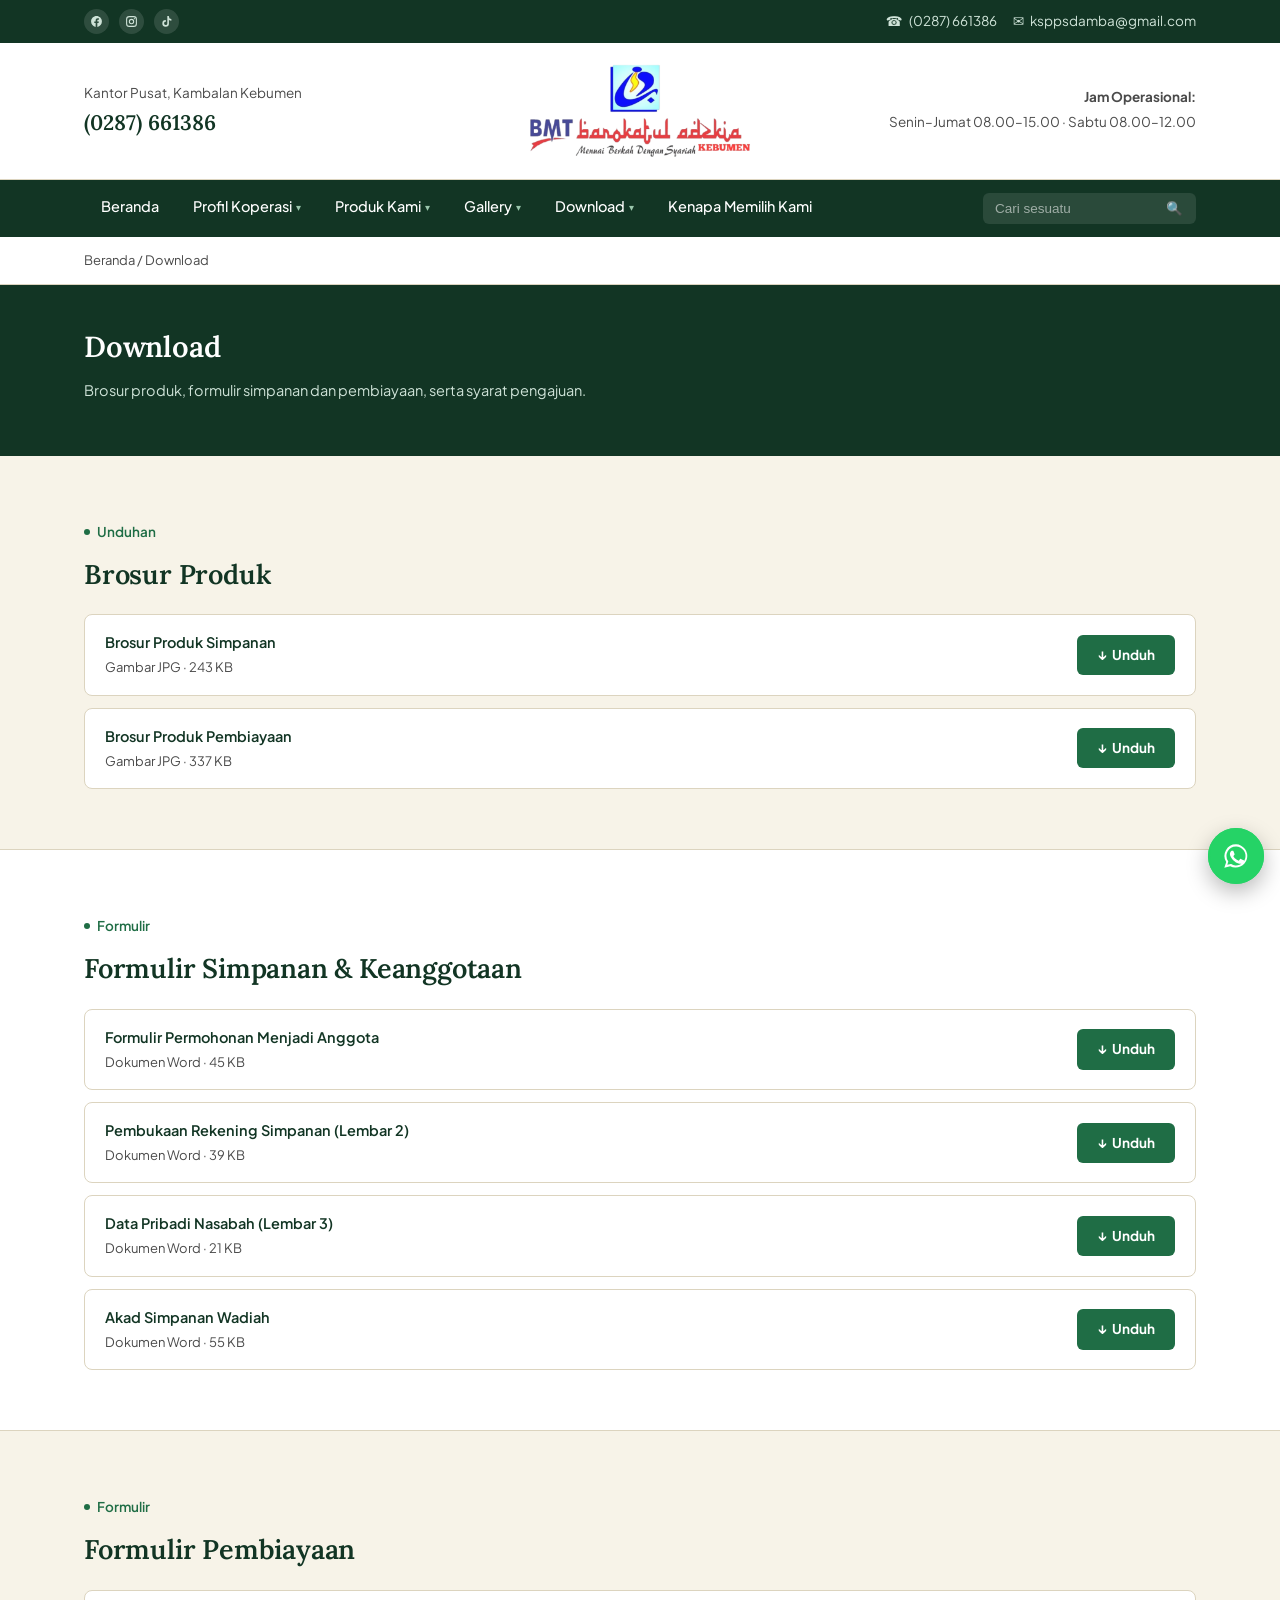
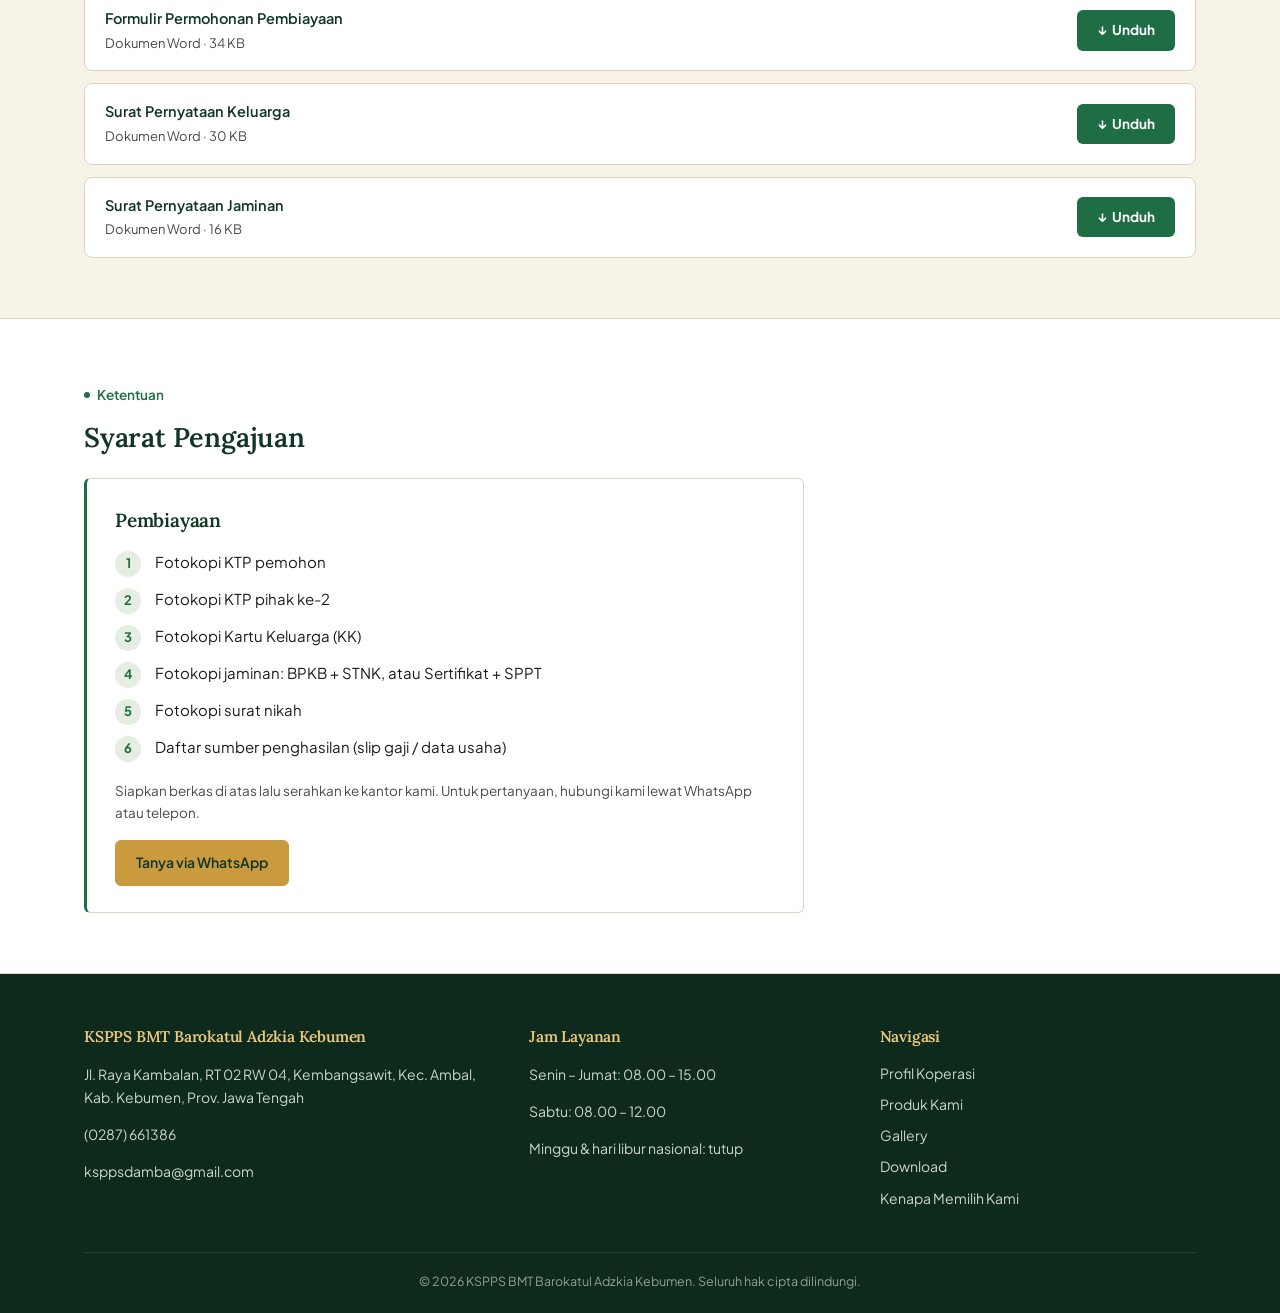
==== commit ff7af997: "Pakai logo asli di header" ====
--- a/mobile-fix/download.html
+++ b/mobile-fix/download.html
@@ -37,13 +37,10 @@
       <div>Kantor Pusat, Kambalan Kebumen</div>
       <div class="phone-big">(0287) 661386</div>
     </div>
-    <div class="brand">
-      <div class="brand-mark"><img src="assets/logo-icon.png" alt="Logo BMT Barokatul Adzkia"></div>
-      <div class="brand-text">
-        <h1>KSPPS BMT Barokatul Adzkia Kebumen</h1>
-        <p>Menuai Berkah Dengan Syariah</p>
-      </div>
-    </div>
+    <a class="brand" href="index.html" aria-label="KSPPS BMT Barokatul Adzkia Kebumen - Menuai Berkah Dengan Syariah">
+      <img class="brand-logo" src="assets/logo-lengkap.png" alt="Logo KSPPS BMT Barokatul Adzkia Kebumen - Menuai Berkah Dengan Syariah">
+      <h1 class="sr-only">KSPPS BMT Barokatul Adzkia Kebumen</h1>
+    </a>
     <div class="masthead-meta">
       <div><strong>Jam Operasional:</strong></div>
       <div>Senin–Jumat 08.00–15.00 &middot; Sabtu 08.00–12.00</div>
@@ -54,7 +51,7 @@
 <nav class="mainnav">
   <div class="wrap">
   <div class="nav-inner">
-    <a class="nav-brand" href="index.html"><img src="assets/logo-icon.png" alt=""><span>KSPPS BMT Barokatul Adzkia</span></a>
+    <a class="nav-brand" href="index.html" aria-label="KSPPS BMT Barokatul Adzkia Kebumen"><img class="nb-icon" src="assets/logo-icon.png" alt=""><img class="nb-word" src="assets/logo-wordmark.png" alt="BMT Barokatul Adzkia Kebumen"></a>
     <button class="navbar-toggle" id="navToggle" aria-expanded="false" aria-controls="navList">☰</button>
     <ul class="nav-list" id="navList">
       <li><a href="index.html">Beranda</a></li>
@@ -139,8 +136,8 @@
       <div class="section-head" style="margin-bottom:18px"><div class="kicker">Formulir</div><h2>Formulir Simpanan &amp; Keanggotaan</h2></div>
       <div class="dl-list">
         <div class="dl-item"><div><div class="dl-name">Formulir Permohonan Menjadi Anggota</div><div class="dl-desc">Dokumen Word &middot; 45 KB</div></div><a class="dl-btn" href="assets/download/formulir-permohonan-simpanan.docx" download>Unduh</a></div>
-        <div class="dl-item"><div><div class="dl-name">Pembukaan Rekening Simpanan</div><div class="dl-desc">Dokumen Word &middot; 39 KB</div></div><a class="dl-btn" href="assets/download/pembukaan-simpanan-lembar-2.docx" download>Unduh</a></div>
-        <div class="dl-item"><div><div class="dl-name">Data Pribadi Nasabah</div><div class="dl-desc">Dokumen Word &middot; 21 KB</div></div><a class="dl-btn" href="assets/download/pembukaan-simpanan-lembar-3.docx" download>Unduh</a></div>
+        <div class="dl-item"><div><div class="dl-name">Pembukaan Rekening Simpanan (Lembar 2)</div><div class="dl-desc">Dokumen Word &middot; 39 KB</div></div><a class="dl-btn" href="assets/download/pembukaan-simpanan-lembar-2.docx" download>Unduh</a></div>
+        <div class="dl-item"><div><div class="dl-name">Data Pribadi Nasabah (Lembar 3)</div><div class="dl-desc">Dokumen Word &middot; 21 KB</div></div><a class="dl-btn" href="assets/download/pembukaan-simpanan-lembar-3.docx" download>Unduh</a></div>
         <div class="dl-item"><div><div class="dl-name">Akad Simpanan Wadiah</div><div class="dl-desc">Dokumen Word &middot; 55 KB</div></div><a class="dl-btn" href="assets/download/akad-simpanan-wadiah.docx" download>Unduh</a></div>
       </div>
     </div>
--- a/mobile-fix/css/style.css
+++ b/mobile-fix/css/style.css
@@ -74,7 +74,9 @@
 .masthead .wrap{display:grid;grid-template-columns:1fr auto 1fr;align-items:center;padding:20px 24px;gap:18px}
 .masthead-info{font-size:13.5px;color:var(--ink-soft)}
 .masthead-info .phone-big{font-family:'Lora',serif;font-size:21px;color:var(--navy);font-weight:600;margin-top:2px}
-.brand{display:flex;align-items:center;gap:13px;justify-content:center}
+.brand{display:flex;align-items:center;justify-content:center}
+.brand-logo{height:96px;width:auto;max-width:100%;display:block;mix-blend-mode:multiply}
+.sr-only{position:absolute;width:1px;height:1px;margin:-1px;padding:0;overflow:hidden;clip:rect(0,0,0,0);white-space:nowrap;border:0}
 .brand-mark{width:56px;height:56px;border-radius:12px;background:var(--blue-soft);display:flex;align-items:center;justify-content:center;flex-shrink:0;overflow:hidden;padding:6px}
 .brand-mark img{width:100%;height:100%;object-fit:contain}
 .brand-text h1{font-size:18.5px;line-height:1.25;white-space:nowrap}
@@ -393,8 +395,9 @@
   .social-icons a{width:30px;height:30px}
   nav.mainnav{position:sticky;top:0;z-index:60;box-shadow:0 4px 16px rgba(0,0,0,.22)}
   .nav-inner{display:grid;grid-template-columns:1fr auto;align-items:center}
-  .nav-brand{display:flex;align-items:center;gap:10px;padding:8px 0 8px 16px;color:#fff;font-family:'Lora',serif;font-weight:600;font-size:15.5px;line-height:1.2;min-width:0}
-  .nav-brand img{width:38px;height:38px;border-radius:9px;background:#fff;padding:4px;object-fit:contain;flex-shrink:0}
+  .nav-brand{display:flex;align-items:center;gap:8px;margin:7px 0 7px 14px;padding:5px 10px 5px 7px;background:#fff;border-radius:11px;min-width:0;justify-self:start;width:fit-content;max-width:calc(100vw - 80px)}
+  .nav-brand .nb-icon{width:30px;height:30px;object-fit:contain;flex-shrink:0}
+  .nav-brand .nb-word{height:27px;width:auto;max-width:100%;display:block}
   .navbar-toggle{padding:10px 18px;font-size:26px;line-height:1}
   .nav-search,.nav-list{grid-column:1/-1}
   .nav-brand{order:1}
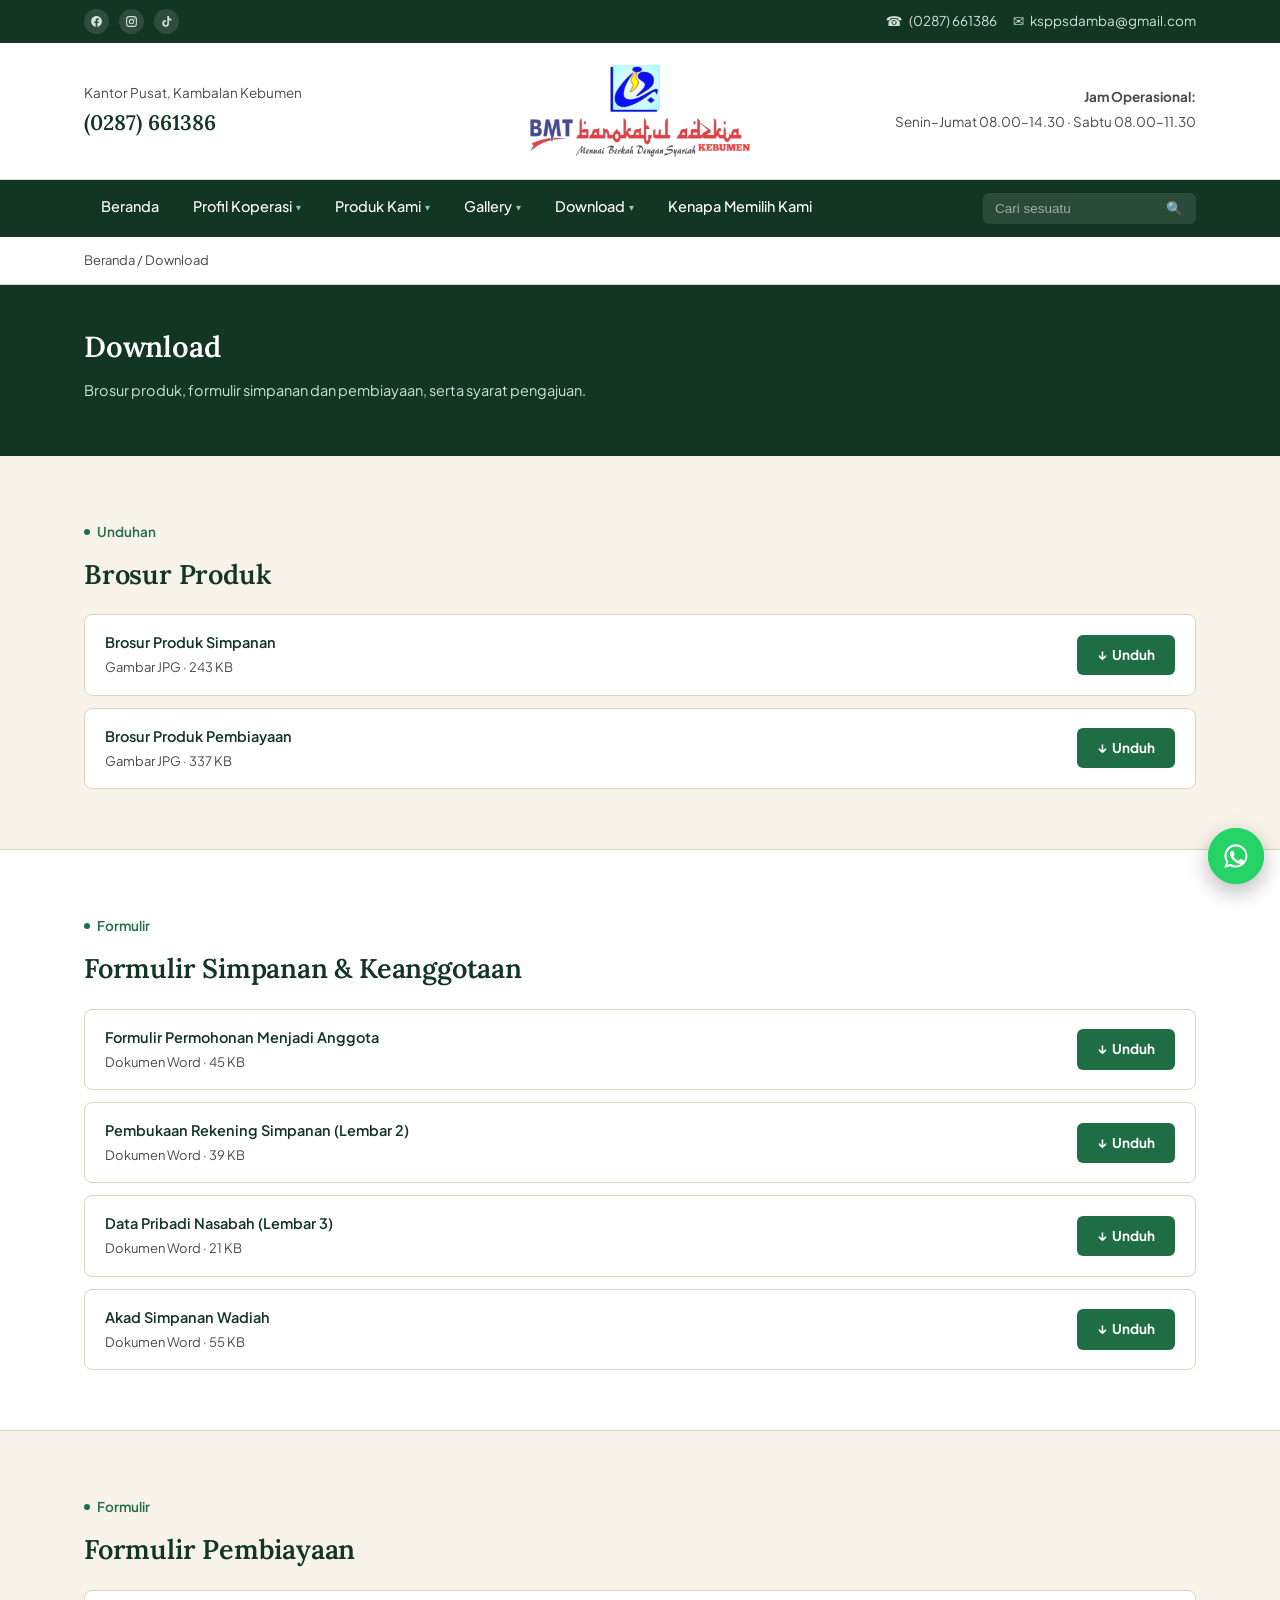
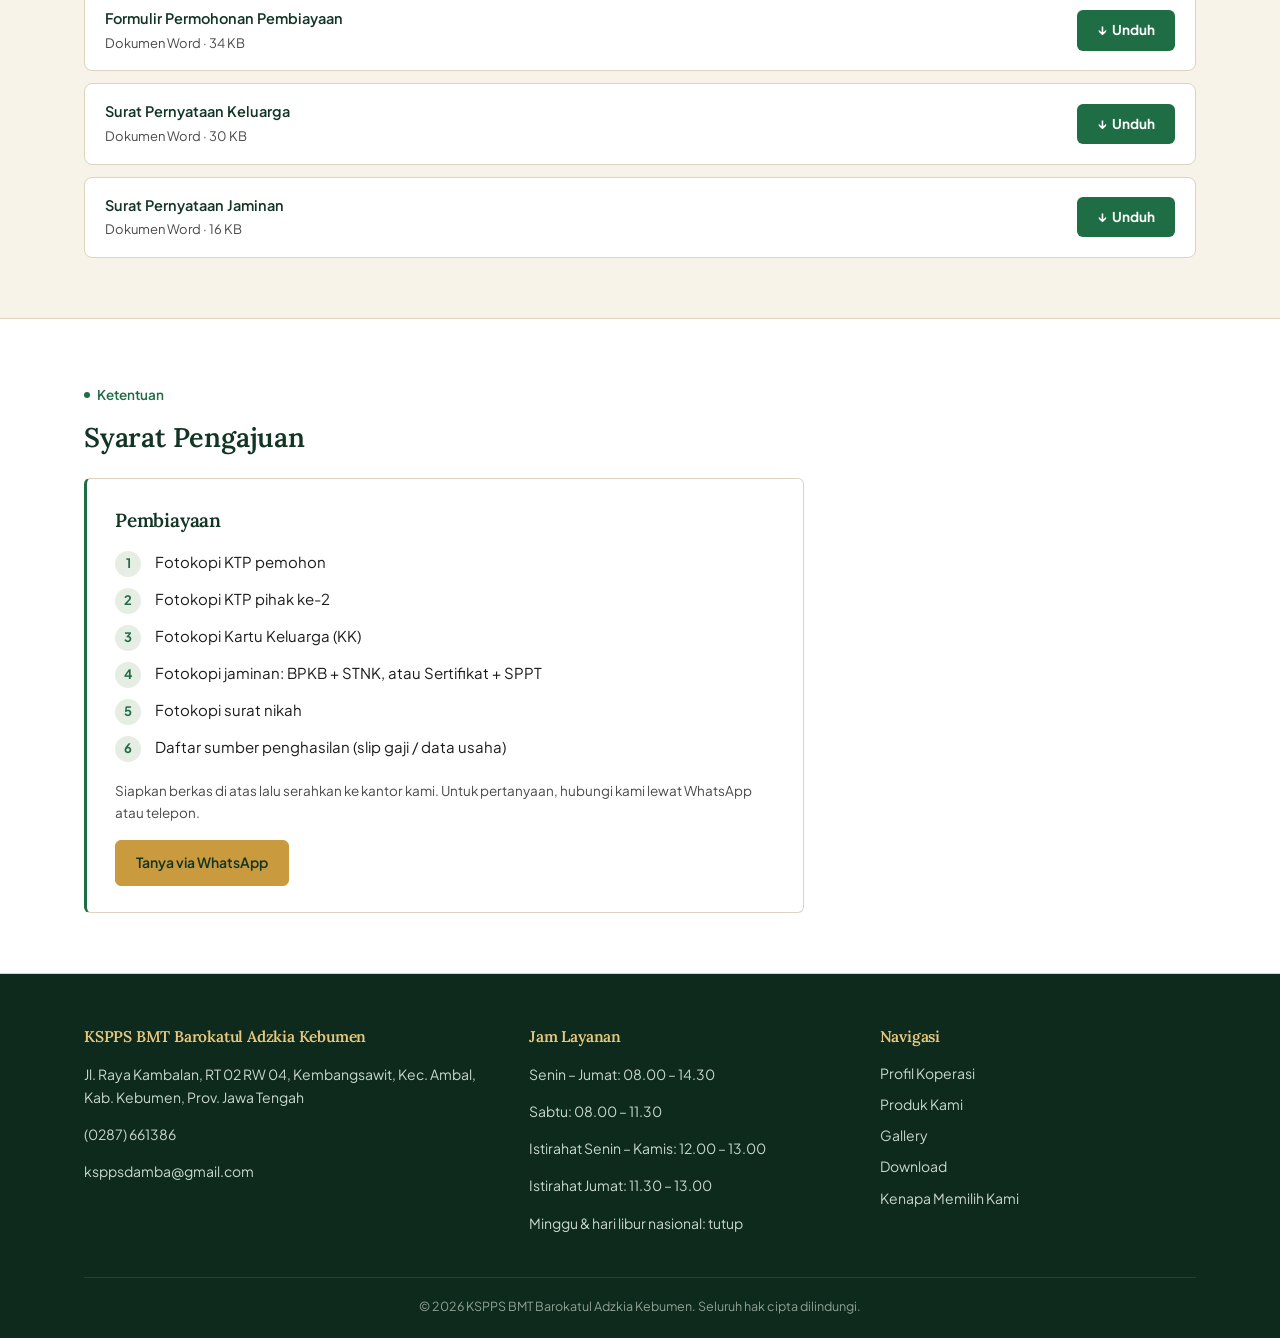
==== commit 1ba0830c: "Perbarui jam layanan" ====
--- a/mobile-fix/download.html
+++ b/mobile-fix/download.html
@@ -43,7 +43,7 @@
     </a>
     <div class="masthead-meta">
       <div><strong>Jam Operasional:</strong></div>
-      <div>Senin–Jumat 08.00–15.00 &middot; Sabtu 08.00–12.00</div>
+      <div>Senin–Jumat 08.00–14.30 &middot; Sabtu 08.00–11.30</div>
     </div>
   </div>
 </header>
@@ -183,8 +183,10 @@
       </div>
       <div>
         <h4>Jam Layanan</h4>
-        <p>Senin – Jumat: 08.00 – 15.00</p>
-        <p>Sabtu: 08.00 – 12.00</p>
+        <p>Senin – Jumat: 08.00 – 14.30</p>
+        <p>Sabtu: 08.00 – 11.30</p>
+        <p>Istirahat Senin – Kamis: 12.00 – 13.00</p>
+        <p>Istirahat Jumat: 11.30 – 13.00</p>
         <p>Minggu &amp; hari libur nasional: tutup</p>
       </div>
       <div>
@@ -205,4 +207,4 @@
 <a class="wa-float" href="https://wa.me/6285878755748" target="_blank" rel="noopener" aria-label="Chat WhatsApp"><svg viewBox="0 0 24 24" width="28" height="28" fill="currentColor" aria-hidden="true"><path d="M12.04 2a9.9 9.9 0 0 0-8.43 15.1L2 22l5.05-1.32A9.93 9.93 0 1 0 12.04 2zm0 1.8a8.13 8.13 0 1 1-4.15 15.14l-.3-.18-3 .78.8-2.92-.2-.3A8.13 8.13 0 0 1 12.04 3.8zM8.6 7.5c-.2 0-.52.07-.8.37-.27.3-1.04 1.02-1.04 2.48s1.07 2.88 1.22 3.08c.15.2 2.06 3.3 5.1 4.5 2.52 1 3.03.8 3.57.75.55-.05 1.76-.72 2-1.42.25-.7.25-1.3.17-1.42-.07-.12-.27-.2-.57-.35s-1.76-.87-2.03-.97c-.27-.1-.47-.15-.67.15-.2.3-.77.97-.94 1.17-.17.2-.35.22-.65.07-.3-.15-1.26-.46-2.4-1.48-.89-.79-1.49-1.77-1.66-2.07-.17-.3-.02-.46.13-.6.13-.14.3-.35.45-.52.15-.18.2-.3.3-.5.1-.2.05-.37-.02-.52-.08-.15-.67-1.62-.92-2.22-.24-.58-.49-.5-.67-.51h-.57z"/></svg></a>
 <script src="js/site.js"></script>
 </body>
-</html>
+</html>
--- a/mobile-fix/css/style.css
+++ b/mobile-fix/css/style.css
@@ -97,12 +97,16 @@
 .nav-list>li>a:hover,.nav-list>li>a:focus-visible{border-bottom-color:var(--gold)}
 .chevron{font-size:10px;color:#9AC6AC}
 .submenu{list-style:none;margin:0;padding:8px 0;position:absolute;top:100%;left:0;background:var(--card);min-width:230px;box-shadow:0 14px 28px rgba(0,0,0,.18);display:none;z-index:50;border-top:2px solid var(--gold)}
-.nav-list>li:hover>.submenu,.nav-list>li:focus-within>.submenu{display:block}
+.nav-list>li.open>.submenu{display:block}
+.nav-list>li.open>a{border-bottom-color:var(--gold)}
+.nav-list .chevron{display:inline-block;transition:transform .2s}
+.nav-list>li.open>a .chevron{transform:rotate(180deg)}
 .submenu li a{display:flex;align-items:center;justify-content:space-between;gap:10px;padding:9px 18px;color:var(--ink);font-size:13.5px}
 .submenu li a:hover,.submenu li a:focus-visible{background:var(--blue-soft);color:var(--blue)}
 .submenu li{position:relative}
 .submenu .submenu{top:-10px;left:100%;margin-left:2px;border-top:none;border-left:2px solid var(--gold)}
-.submenu li:hover>.submenu,.submenu li:focus-within>.submenu{display:block}
+.submenu li.open>.submenu{display:block}
+.submenu li.open>a{background:var(--blue-soft);color:var(--blue)}
 .subarrow{font-size:11px;color:#9AA79E;flex-shrink:0}
 .navbar-toggle{display:none;background:none;border:none;color:#fff;font-size:24px;padding:13px 22px;cursor:pointer}
 .nav-search{display:flex;align-items:center;background:rgba(255,255,255,.1);border-radius:6px;overflow:hidden;margin:9px 0}
@@ -425,4 +429,83 @@
   .branch-table td:not(:first-child)::before{display:block;font-size:11px;letter-spacing:.08em;text-transform:uppercase;font-weight:700;color:var(--ink-soft);margin-bottom:3px}
   .branch-table td:nth-child(2)::before{content:"Alamat"}
   .branch-table td:nth-child(3)::before{content:"Kontak & jam operasional"}
+}
+
+/* ---------- Foto pengurus interaktif ---------- */
+.team-hint{margin:0 0 14px;color:rgba(255,255,255,.78);font-size:14px}
+.team-photo{position:relative;max-width:1400px;margin:0 auto}
+.team-photo>img{display:block;width:100%;height:auto}
+.hotspot{position:absolute;width:7.4%;aspect-ratio:1;transform:translate(-50%,-50%);border-radius:50%;border:2px solid transparent;background:transparent;padding:0;cursor:pointer;transition:border-color .2s,background .2s,box-shadow .2s;-webkit-tap-highlight-color:transparent}
+.hotspot:hover,.hotspot:focus-visible,.hotspot.active{border-color:var(--gold);background:rgba(231,199,126,.18);box-shadow:0 0 0 4px rgba(231,199,126,.18);outline:none}
+.team-card{position:absolute;z-index:6;pointer-events:none;min-width:150px;max-width:240px;text-align:center;background:#0f2d1f;color:#fff;border:1px solid var(--gold);border-radius:10px;padding:10px 16px;box-shadow:0 10px 26px rgba(0,0,0,.4);opacity:0;visibility:hidden;transition:opacity .18s,visibility .18s}
+.team-card.show{opacity:1;visibility:visible}
+.team-card strong{display:block;font-family:'Lora',serif;font-size:16px;line-height:1.3}
+.team-card span{display:block;margin-top:3px;color:var(--gold-soft,#e7c77e);font-size:13px;font-weight:600}
+.team-card span:empty{display:none}
+.team-list{margin-top:34px;display:grid;gap:26px}
+.team-group h3{margin:0 0 12px;color:var(--gold-soft,#e7c77e);font-size:17px}
+.team-group ul{list-style:none;margin:0;padding:0;display:grid;grid-template-columns:repeat(auto-fill,minmax(220px,1fr));gap:12px}
+.team-group li{background:rgba(255,255,255,.08);border:1px solid rgba(255,255,255,.14);border-radius:12px;padding:12px 16px;text-align:left}
+.team-group li b{display:block;color:#fff;font-size:15px}
+.team-group li span{display:block;margin-top:2px;color:var(--gold-soft,#e7c77e);font-size:13px}
+@media (max-width:700px){.hotspot{width:8.4%}.team-card{min-width:130px;padding:8px 12px}.team-card strong{font-size:14.5px}}
+
+/* ---------- Bagan struktur organisasi ---------- */
+.org{--ol:#9bb39f;display:flex;flex-direction:column;align-items:center}
+.org-node{position:relative;background:var(--card);border:1px solid var(--line);border-radius:14px;padding:14px 18px;text-align:center;box-shadow:0 3px 12px rgba(18,53,36,.07)}
+.org-node h4{margin:0 0 8px;font-size:12px;letter-spacing:.09em;text-transform:uppercase;color:var(--gold);font-weight:700}
+.org-person{margin-top:8px}
+.org-person:first-of-type{margin-top:0}
+.org-person b{display:block;font-size:14.5px;color:var(--ink);line-height:1.3}
+.org-person span{display:block;font-size:12.5px;color:var(--ink-soft);margin-top:1px}
+.org-person span:empty{display:none}
+.org-advisor{min-width:240px;border-style:dashed;border-color:var(--gold);background:var(--gold-soft)}
+.org-advisor::after{content:"";position:absolute;left:50%;top:100%;height:24px;border-left:2px dashed var(--gold)}
+.org-gov{display:grid;grid-template-columns:1fr 1.25fr 1fr;gap:44px;width:100%;max-width:960px;margin-top:24px;align-items:stretch}
+.org-main{background:var(--navy);border-color:var(--navy);color:#fff}
+.org-main h4{color:#e7c77e}
+.org-main .org-person b{color:#fff}
+.org-main .org-person span{color:rgba(255,255,255,.78)}
+.org-side{display:flex;flex-direction:column;justify-content:center;border-style:dashed;border-color:var(--blue)}
+.org-side h4{color:var(--blue)}
+.org-side:first-child::after,.org-side:last-child::before{content:"";position:absolute;top:50%;width:44px;border-top:2px dashed var(--blue)}
+.org-side:first-child::after{left:100%}
+.org-side:last-child::before{right:100%}
+.org-stem{width:2px;height:28px;background:var(--ol)}
+.org-manager{min-width:260px;background:var(--blue);border-color:var(--blue);color:#fff}
+.org-manager h4{color:#fff;opacity:.85}
+.org-manager .org-person b{color:#fff;font-size:16px}
+.org-manager .org-person span{color:rgba(255,255,255,.85)}
+.org-tree{list-style:none;margin:0;padding:28px 0 0;display:flex;justify-content:center;position:relative;width:100%}
+.org-tree::before{content:"";position:absolute;left:50%;top:0;height:28px;border-left:2px solid var(--ol)}
+.org-tree>li{position:relative;flex:1 1 0;min-width:0;padding:28px 7px 0}
+.org-tree>li::before,.org-tree>li::after{content:"";position:absolute;top:0;width:50%;border-top:2px solid var(--ol)}
+.org-tree>li::before{right:50%}
+.org-tree>li::after{left:50%}
+.org-tree>li:first-child::before,.org-tree>li:last-child::after{border-top:none}
+.org-tree>li:only-child::before,.org-tree>li:only-child::after{border-top:none}
+.org-div{padding:14px 12px}
+.org-div::before{content:"";position:absolute;left:50%;bottom:100%;height:28px;border-left:2px solid var(--ol)}
+.org-div h4{color:var(--blue)}
+
+@media (max-width:860px){
+  .org{align-items:stretch}
+  .org-advisor{min-width:0;align-self:center;width:70%}
+  .org-gov{grid-template-columns:1fr 1fr;gap:24px 12px;margin-top:24px}
+  .org-main{grid-column:1/-1;order:3}
+  .org-side:first-child{order:1}
+  .org-side:last-child{order:2}
+  .org-side{padding:12px 8px}
+  .org-side h4{font-size:11px;letter-spacing:.06em}
+  .org-person b{font-size:13.5px}
+  .org-side:first-child::after,.org-side:last-child::after{content:"";position:absolute;left:50%;top:100%;width:0;height:24px;border-top:none;border-left:2px dashed var(--blue)}
+  .org-side:last-child::before{display:none}
+  .org-stem{align-self:center}
+  .org-manager{min-width:0}
+  .org-tree{display:block;padding:24px 0 0 20px;margin-left:8px;border-left:2px solid var(--ol);width:auto}
+  .org-tree::before{display:none}
+  .org-tree>li{padding:0 0 14px}
+  .org-tree>li:last-child{padding-bottom:0}
+  .org-tree>li::before,.org-tree>li::after{display:none}
+  .org-div::before{left:-22px;bottom:auto;top:26px;width:22px;height:0;border-left:none;border-top:2px solid var(--ol)}
 }
